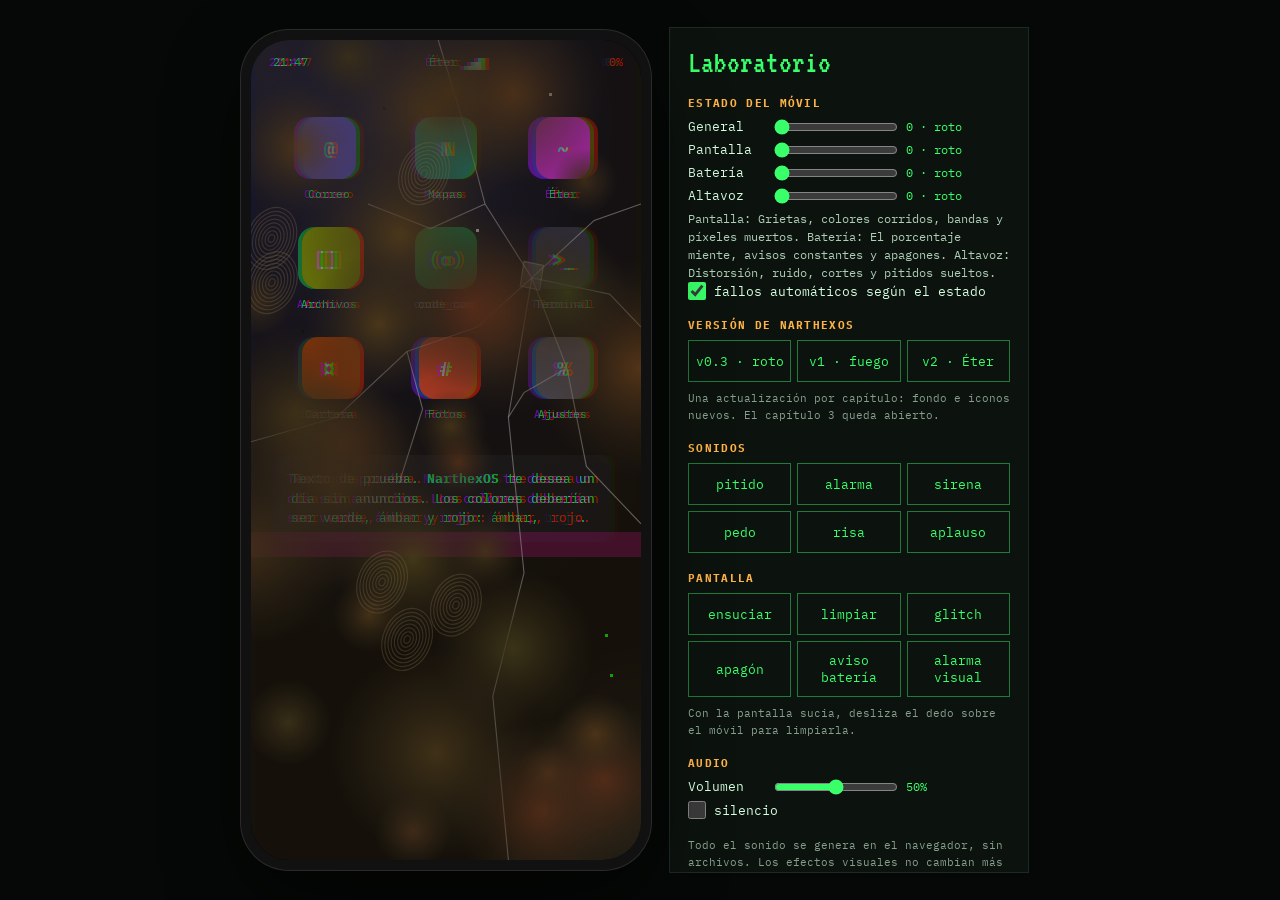
==== lab.html @ 087b0eda "Laboratorio de efectos: niveles de reparación, sonidos sintetizados y versiones de NarthexOS Co-Auth" ====
<!doctype html>
<html lang="es">
<head>
<meta charset="utf-8">
<meta name="viewport" content="width=device-width, initial-scale=1, viewport-fit=cover, user-scalable=no">
<title>Narthex · laboratorio</title>
<link rel="preconnect" href="https://fonts.googleapis.com">
<link rel="preconnect" href="https://fonts.gstatic.com" crossorigin>
<link rel="stylesheet" href="https://fonts.googleapis.com/css2?family=IBM+Plex+Mono:wght@400;600&family=VT323&display=swap">
<style>
  /* Banco de pruebas: el móvil a la izquierda (o a pantalla completa en el teléfono) y el panel de control al lado o abajo. */
  :root {
    color-scheme: dark;
    --bg: #050806;
    --panel: #0c120e;
    --line: #1d2a21;
    --fg: #39ff6a;
    --fg-dim: #1f7a3c;
    --ink: #d6ffe0;
    --amber: #ffb347;
    --red: #ff3b3b;
    --display: "VT323", "DejaVu Sans Mono", Menlo, monospace;
    --body: "IBM Plex Mono", "DejaVu Sans Mono", Menlo, Consolas, monospace;
  }
  * { box-sizing: border-box; margin: 0; padding: 0; }
  html, body { height: 100%; background: var(--bg); color: var(--ink); font-family: var(--body); }
  body { display: flex; gap: 28px; align-items: center; justify-content: center; overflow: hidden; }
  [hidden] { display: none !important; }
  button { font: inherit; cursor: pointer; }

  /* ---------- El móvil ---------- */
  #phone { position: relative; width: 100%; height: 100%; overflow: hidden; background: #000; flex: none; }
  @media (min-width: 900px) and (min-height: 700px) {
    #phone { width: 390px; height: min(820px, 94vh); border-radius: 38px;
      box-shadow: 0 0 0 10px #111, 0 0 0 11px #2a2a2a, 0 30px 80px rgba(0,0,0,.6); }
  }
  #content { position: absolute; inset: 0; transition: filter .6s ease;
    background: radial-gradient(120% 70% at 30% 10%, #1b2a3a 0%, #0c1218 55%, #07090b 100%); }
  #content.glitch { transform: translate(9px, -3px) skewX(-5deg); }
  .status { display: flex; justify-content: space-between; font-size: 12px; opacity: .85;
    padding: calc(14px + env(safe-area-inset-top, 0px)) 22px 0; font-variant-numeric: tabular-nums; }
  .status .batt.low { color: var(--red); }
  #icons { display: grid; grid-template-columns: repeat(3, 1fr); gap: 26px 12px; padding: 48px 26px 0; }
  .icon { display: flex; flex-direction: column; align-items: center; gap: 8px; font-size: 11px; }
  .tile { width: 62px; height: 62px; border-radius: 16px; display: grid; place-items: center;
    font-size: 20px; font-weight: 600; color: #e9eef3; }
  #sample { margin: 34px 26px 0; padding: 14px; border-radius: 12px; background: rgba(255,255,255,.06); font-size: 13px; line-height: 1.5; }
  #sample b { color: var(--fg); }

  /* Versiones de NarthexOS: un fondo y un estilo de iconos por actualización (una por capítulo) */
  #phone[data-os="fuego"] #content { background:
      radial-gradient(90% 45% at 50% 108%, #ff7a1a 0%, #a8320c 28%, #3a0d05 55%, transparent 75%),
      repeating-linear-gradient(0deg, rgba(255,140,40,.05) 0 1px, transparent 1px 4px), #0b0503; }
  #phone[data-os="fuego"] .tile { background: rgba(0,0,0,.55) !important; color: var(--amber); border-radius: 4px;
    border: 1px solid var(--amber); box-shadow: 0 0 14px rgba(255,140,40,.25); font-family: var(--body); }
  #phone[data-os="fuego"] .icon span { color: #ffd9a0; }
  #phone[data-os="eter"] #content { background:
      repeating-radial-gradient(circle at 50% 30%, rgba(80,220,255,.10) 0 1px, transparent 1px 22px),
      radial-gradient(120% 80% at 50% 0%, #1b1440 0%, #0a0820 60%, #04030c 100%); }
  #phone[data-os="eter"] .tile { background: rgba(10,8,32,.7) !important; color: #7ff0ff; border-radius: 50%;
    border: 1px solid rgba(127,240,255,.6); box-shadow: inset 0 0 18px rgba(127,240,255,.2); }
  #phone[data-os="eter"] .icon span { color: #bfefff; }

  /* capas de daño, de abajo arriba */
  .layer { position: absolute; inset: 0; pointer-events: none; }
  #bleed { background: radial-gradient(60% 40% at 100% 100%, rgba(255,240,200,.18), transparent 70%),
                      radial-gradient(40% 30% at 0% 0%, rgba(255,240,200,.10), transparent 70%); opacity: 0; transition: opacity .6s; }
  #bands { opacity: 0; transition: opacity .6s;
    background: linear-gradient(transparent 0 30%, rgba(255,0,180,.35) 30% 31.5%, transparent 31.5% 62%,
      rgba(0,255,220,.25) 62% 62.8%, transparent 62.8% 84%, rgba(255,255,255,.18) 84% 84.4%, transparent 84.4%);
    background-size: 100% 200%; animation: drift 14s linear infinite; }
  @keyframes drift { from { background-position: 0 0 } to { background-position: 0 -200% } }
  #dead i { position: absolute; width: 3px; height: 3px; }
  #cracks { width: 100%; height: 100%; transition: opacity .6s; }
  #smudge { position: absolute; inset: 0; width: 100%; height: 100%; touch-action: none; }
  #alarm { background: #ff1a1a; opacity: 0; mix-blend-mode: multiply; }
  #alarm.on { animation: alarm 1s ease-in-out infinite; }   /* 1 por segundo: bien por debajo de 3 */
  @keyframes alarm { 0%, 100% { opacity: 0 } 50% { opacity: .75 } }
  #blackout { background: #000; opacity: 0; transition: opacity .5s; display: grid; place-items: center;
    font-family: var(--display); font-size: 30px; color: var(--fg); }
  #blackout.on { opacity: 1; pointer-events: auto; }
  #toast { position: absolute; left: 18px; right: 18px; bottom: calc(40px + env(safe-area-inset-bottom, 0px));
    background: #000; border: 1px solid var(--red); padding: 12px 14px; font-size: 13px; line-height: 1.45; transform: skewX(-3deg); }
  #toast b { color: var(--red); }
  #ad { position: absolute; left: 22px; right: 22px; top: 30%; background: #f6e7b0; color: #3a2400; padding: 18px 16px 16px;
    border: 4px double #a0522d; font-family: var(--display); text-align: center; box-shadow: 0 10px 40px rgba(0,0,0,.6); }
  #ad h2 { font-size: 36px; font-weight: 400; line-height: 1; }
  #ad p { font-size: 22px; margin-top: 6px; }
  #ad button { position: absolute; top: 2px; right: 4px; background: none; border: 0; color: #3a2400; font-size: 11px; opacity: .45; padding: 4px; }

  /* ---------- Panel ---------- */
  #panel { width: 360px; max-height: 94vh; overflow-y: auto; background: var(--panel); border: 1px solid var(--line);
    padding: 18px; display: flex; flex-direction: column; gap: 18px; }
  #panel h1 { font-family: var(--display); font-weight: 400; font-size: 32px; color: var(--fg); line-height: 1; }
  #panel h2 { font-size: 11px; letter-spacing: .12em; text-transform: uppercase; color: var(--amber); margin-bottom: 8px; }
  .ctl { display: grid; grid-template-columns: 78px 1fr 104px; gap: 8px; align-items: center; font-size: 13px; margin-bottom: 6px; }
  .ctl output { color: var(--fg); font-size: 12px; }
  input[type=range] { width: 100%; accent-color: var(--fg); }
  .btns { display: grid; grid-template-columns: repeat(3, 1fr); gap: 6px; }
  .btn { color: var(--fg); background: transparent; border: 1px solid var(--fg-dim); padding: 10px 6px; min-height: 42px; font-size: 13px; }
  .btn:active, .btn.on { background: var(--fg-dim); color: var(--ink); }
  .btn:focus-visible, input:focus-visible { outline: 2px solid var(--amber); outline-offset: 2px; }
  .check { display: flex; gap: 8px; align-items: center; font-size: 13px; }
  .check input { accent-color: var(--fg); width: 18px; height: 18px; }
  .note { font-size: 11px; line-height: 1.5; opacity: .6; }
  #tier-desc { font-size: 12px; line-height: 1.5; color: var(--ink); opacity: .8; min-height: 3em; }
  #lab-toggle { display: none; }

  /* En el teléfono: el móvil ocupa la pantalla y el panel es una hoja que sube desde abajo */
  @media (max-width: 899px), (max-height: 699px) {
    body { display: block; }
    #panel { position: fixed; left: 0; right: 0; bottom: 0; width: auto; max-height: 62vh; z-index: 20;
      border-width: 1px 0 0; padding: 16px max(16px, env(safe-area-inset-right, 0px)) calc(16px + env(safe-area-inset-bottom, 0px)) max(16px, env(safe-area-inset-left, 0px));
      transform: translateY(105%); transition: transform .3s ease; }
    #panel.open { transform: none; }
    #lab-toggle { display: block; position: fixed; z-index: 21; right: max(14px, env(safe-area-inset-right, 0px));
      bottom: calc(14px + env(safe-area-inset-bottom, 0px)); background: #000c; color: var(--fg); border: 1px solid var(--fg);
      padding: 10px 14px; font-size: 13px; }
  }
  @media (prefers-reduced-motion: reduce) {
    #bands, #alarm.on { animation: none !important; }
  }
</style>
</head>
<body>

<svg width="0" height="0" style="position:absolute" aria-hidden="true">
  <!-- Aberración cromática: separa rojo y azul en horizontal -->
  <filter id="chroma" color-interpolation-filters="sRGB" x="-5%" y="0" width="110%" height="100%">
    <feColorMatrix in="SourceGraphic" type="matrix" values="1 0 0 0 0  0 0 0 0 0  0 0 0 0 0  0 0 0 1 0" result="r"/>
    <feOffset in="r" id="chroma-r" dx="0" dy="0" result="r2"/>
    <feColorMatrix in="SourceGraphic" type="matrix" values="0 0 0 0 0  0 1 0 0 0  0 0 0 0 0  0 0 0 1 0" result="g"/>
    <feColorMatrix in="SourceGraphic" type="matrix" values="0 0 0 0 0  0 0 0 0 0  0 0 1 0 0  0 0 0 1 0" result="b"/>
    <feOffset in="b" id="chroma-b" dx="0" dy="0" result="b2"/>
    <feBlend in="r2" in2="g" mode="screen" result="rg"/>
    <feBlend in="rg" in2="b2" mode="screen"/>
  </filter>
</svg>

<div id="phone" data-os="roto">
  <div id="content">
    <div class="status"><span id="clock">21:47</span><span>Éter ▂▄▆</span><span class="batt" id="batt">3%</span></div>
    <div id="icons"></div>
    <div id="sample">Texto de prueba. <b>NarthexOS</b> te desea un día sin anuncios. Los colores deberían ser verde, ámbar y rojo:
      <span style="color:var(--amber)">ámbar</span>, <span style="color:var(--red)">rojo</span>.</div>
  </div>
  <div class="layer" id="bleed"></div>
  <div class="layer" id="bands"></div>
  <div class="layer" id="dead"></div>
  <svg class="layer" id="cracks" viewBox="0 0 100 200" preserveAspectRatio="none" aria-hidden="true">
    <g fill="none" stroke="rgba(255,255,255,.55)" stroke-width="1.1">
      <polyline vector-effect="non-scaling-stroke" points="72,58 60,40 55,22 48,0"/>
      <polyline vector-effect="non-scaling-stroke" points="72,58 88,44 100,40"/>
      <polyline vector-effect="non-scaling-stroke" points="72,58 81,80 86,104 100,118"/>
      <polyline vector-effect="non-scaling-stroke" points="72,58 58,70 40,76 22,92 0,98"/>
      <polyline vector-effect="non-scaling-stroke" points="72,58 66,92 70,130 62,160 66,200"/>
      <polyline vector-effect="non-scaling-stroke" points="72,58 92,62 100,70"/>
      <polyline vector-effect="non-scaling-stroke" points="60,40 46,46 30,40"/>
      <polyline vector-effect="non-scaling-stroke" points="81,80 70,86 66,92"/>
      <polyline vector-effect="non-scaling-stroke" points="40,76 44,90 38,108"/>
      <polygon vector-effect="non-scaling-stroke" points="70,54 75,55 74,61 69,60" fill="rgba(255,255,255,.25)"/>
    </g>
  </svg>
  <canvas id="smudge"></canvas>
  <div class="layer" id="alarm"></div>
  <div id="ad" hidden><button id="ad-close" aria-label="cerrar anuncio">cerrar</button>
    <h2>CONSERVAS MOMIA</h2><p>Duran más que tú.</p><p style="font-size:16px">Una marca de Heliópolis</p></div>
  <div id="toast" hidden></div>
  <div class="layer" id="blackout"></div>
</div>

<button id="lab-toggle">panel</button>

<aside id="panel">
  <h1>Laboratorio</h1>

  <section>
    <h2>Estado del móvil</h2>
    <div class="ctl"><label for="t-all">General</label><input type="range" id="t-all" min="0" max="4" step="1" value="0"><output id="o-all"></output></div>
    <div class="ctl"><label for="t-screen">Pantalla</label><input type="range" id="t-screen" min="0" max="4" step="1" value="0"><output id="o-screen"></output></div>
    <div class="ctl"><label for="t-batt">Batería</label><input type="range" id="t-batt" min="0" max="4" step="1" value="0"><output id="o-batt"></output></div>
    <div class="ctl"><label for="t-spk">Altavoz</label><input type="range" id="t-spk" min="0" max="4" step="1" value="0"><output id="o-spk"></output></div>
    <p id="tier-desc"></p>
    <label class="check"><input type="checkbox" id="auto" checked> fallos automáticos según el estado</label>
  </section>

  <section>
    <h2>Versión de NarthexOS</h2>
    <div class="btns" id="os-btns">
      <button class="btn" data-os="roto">v0.3 · roto</button>
      <button class="btn" data-os="fuego">v1 · fuego</button>
      <button class="btn" data-os="eter">v2 · Éter</button>
    </div>
    <p class="note" style="margin-top:8px">Una actualización por capítulo: fondo e iconos nuevos. El capítulo 3 queda abierto.</p>
  </section>

  <section>
    <h2>Sonidos</h2>
    <div class="btns">
      <button class="btn" data-snd="pitido">pitido</button>
      <button class="btn" data-snd="alarma">alarma</button>
      <button class="btn" data-snd="sirena">sirena</button>
      <button class="btn" data-snd="pedo">pedo</button>
      <button class="btn" data-snd="risa">risa</button>
      <button class="btn" data-snd="aplauso">aplauso</button>
    </div>
  </section>

  <section>
    <h2>Pantalla</h2>
    <div class="btns">
      <button class="btn" id="b-dirty">ensuciar</button>
      <button class="btn" id="b-clean">limpiar</button>
      <button class="btn" id="b-glitch">glitch</button>
      <button class="btn" id="b-blackout">apagón</button>
      <button class="btn" id="b-warn">aviso batería</button>
      <button class="btn" id="b-alarmscreen">alarma visual</button>
    </div>
    <p class="note" style="margin-top:8px">Con la pantalla sucia, desliza el dedo sobre el móvil para limpiarla.</p>
  </section>

  <section>
    <h2>Audio</h2>
    <div class="ctl"><label for="vol">Volumen</label><input type="range" id="vol" min="0" max="1" step="0.05" value="0.5"><output id="o-vol"></output></div>
    <label class="check"><input type="checkbox" id="mute"> silencio</label>
  </section>

  <p class="note">Todo el sonido se genera en el navegador, sin archivos. Los efectos visuales no cambian más de una vez por segundo (regla de epilepsia fotosensible).</p>
</aside>

<script>
(() => {
  const $ = (s) => document.querySelector(s);
  const sleep = (ms) => new Promise(r => setTimeout(r, ms));
  const rand = (a, b) => a + Math.random() * (b - a);

  const TIERS = ["roto", "compatible", "refurbished", "original", "mejorado"];
  const DESC = {
    screen: ["Grietas, colores corridos, bandas y píxeles muertos.",
             "Panel «compatible»: sin grietas, pero tinte raro, bandas y luz que se escapa por las esquinas.",
             "Refurbished: algo amarillento, un píxel muerto.",
             "Original de Hefesto: limpia.",
             "Mejorada: más contraste y color que de fábrica."],
    batt: ["El porcentaje miente, avisos constantes y apagones.",
           "Se vacía deprisa y avisa a menudo.",
           "Normal, con algún salto raro.",
           "Normal.",
           "Batería de Hades: no baja nunca."],
    spk: ["Distorsión, ruido, cortes y pitidos sueltos.",
          "Suena a lata.",
          "Algo apagado.",
          "Limpio.",
          "Con graves de más. Hefesto no lo aprobaría."],
  };
  const tier = { screen: 0, batt: 0, spk: 0 };

  // ---------- iconos de la pantalla de inicio ----------
  const ICONS = [["Correo", "@", "#3d6fb6"], ["Mapas", "N", "#2f9a6a"], ["Éter", "~", "#7a4fc0"],
    ["Archivos", "[]", "#c08a2f"], ["code_cam", "(o)", "#0d7a34"], ["Terminal", ">_", "#333d47"],
    ["Cartera", "¤", "#b0402f"], ["Fotos", "#", "#d4567e"], ["Ajustes", "%", "#59636e"]];
  for (const [name, glyph, color] of ICONS) {
    const d = document.createElement("div");
    d.className = "icon";
    d.innerHTML = `<div class="tile" style="background:${color}">${glyph}</div><span>${name}</span>`;
    $("#icons").appendChild(d);
  }

  // píxeles muertos en sitios fijos; se muestran más o menos según el estado
  const DEAD = Array.from({ length: 6 }, (_, i) => {
    const p = document.createElement("i");
    p.style.left = rand(5, 95) + "%"; p.style.top = rand(5, 95) + "%";
    p.style.background = i % 3 === 0 ? "#fff" : i % 3 === 1 ? "#0f0" : "#000";
    $("#dead").appendChild(p);
    return p;
  });

  // ---------- pantalla ----------
  function applyScreen() {
    const t = tier.screen;
    const shift = [4, 2, 1, 0, 0][t];
    $("#chroma-r").setAttribute("dx", shift);
    $("#chroma-b").setAttribute("dx", -shift);
    const color = [
      "hue-rotate(28deg) saturate(1.7) contrast(1.15)",
      "hue-rotate(-14deg) saturate(1.35) contrast(.95) brightness(1.05)",
      "sepia(.22) saturate(.85)",
      "none",
      "contrast(1.08) saturate(1.2)",
    ][t];
    $("#content").style.filter = (shift ? "url(#chroma) " : "") + (color === "none" ? "" : color);
    $("#cracks").style.opacity = t === 0 ? 1 : 0;
    $("#bands").style.opacity = [0.9, 0.5, 0, 0, 0][t];
    $("#bleed").style.opacity = [0.6, 1, 0.5, 0, 0][t];
    const nDead = [6, 3, 1, 0, 0][t];
    DEAD.forEach((p, i) => { p.hidden = i >= nDead; });
  }

  // Un único salto de imagen (no cuenta como parpadeo repetido)
  let lastGlitch = 0;
  async function glitch() {
    const now = performance.now();
    if (now - lastGlitch < 1500) return;
    lastGlitch = now;
    $("#content").classList.add("glitch");
    await sleep(160);
    $("#content").classList.remove("glitch");
  }

  // ---------- manchas (ensuciar / limpiar con el dedo) ----------
  const cv = $("#smudge"), sctx = cv.getContext("2d");
  let dpr = 1;
  function fitSmudge() {
    dpr = Math.min(devicePixelRatio || 1, 2);
    const w = cv.clientWidth * dpr, h = cv.clientHeight * dpr;
    if (cv.width !== w || cv.height !== h) { cv.width = w; cv.height = h; }
  }
  function dirty() {
    fitSmudge();
    const W = cv.width, H = cv.height;
    sctx.globalCompositeOperation = "source-over";
    sctx.fillStyle = "rgba(48,38,24,.45)";
    sctx.fillRect(0, 0, W, H);
    for (let i = 0; i < 30; i++) {
      const x = rand(0, W), y = rand(0, H), r = rand(30, 110) * dpr;
      const g = sctx.createRadialGradient(x, y, 0, x, y, r);
      g.addColorStop(0, `rgba(${rand(55, 90) | 0},${rand(42, 62) | 0},25,.9)`);
      g.addColorStop(1, "rgba(50,40,25,0)");
      sctx.fillStyle = g; sctx.fillRect(x - r, y - r, r * 2, r * 2);
    }
    sctx.strokeStyle = "rgba(120,100,70,.35)"; sctx.lineWidth = 1.2 * dpr;
    for (let k = 0; k < 6; k++) {
      const x = rand(0, W), y = rand(0, H);
      for (let j = 1; j < 9; j++) { sctx.beginPath(); sctx.ellipse(x, y, j * 3 * dpr, j * 4 * dpr, 0.4, 0, Math.PI * 2); sctx.stroke(); }
    }
  }
  function cleanAll() { sctx.clearRect(0, 0, cv.width, cv.height); }
  let last = null;
  const pos = (e) => { const r = cv.getBoundingClientRect(); return [(e.clientX - r.left) * dpr, (e.clientY - r.top) * dpr]; };
  cv.onpointerdown = (e) => { cv.setPointerCapture(e.pointerId); last = pos(e); };
  cv.onpointerup = cv.onpointercancel = () => { last = null; };
  cv.onpointermove = (e) => {
    if (!last) return;
    const p = pos(e);
    sctx.globalCompositeOperation = "destination-out";
    sctx.strokeStyle = "#000"; sctx.lineCap = "round"; sctx.lineWidth = 54 * dpr;
    sctx.beginPath(); sctx.moveTo(...last); sctx.lineTo(...p); sctx.stroke();
    last = p;
  };

  // ---------- batería ----------
  let battery = 63;
  let toastTimer = 0;
  function toast(html, ms = 3000) {
    const t = $("#toast");
    t.innerHTML = html; t.hidden = false;
    clearTimeout(toastTimer);
    toastTimer = setTimeout(() => { t.hidden = true; }, ms);
  }
  const WARNINGS = [
    "<b>Batería defectuosa.</b> Quedan 3%. O 80%. No lo sabemos.",
    "<b>Batería:</b> temperatura 61 °C. No la uses de almohada.",
    "<b>Batería hinchada.</b> Es la única cosa de este teléfono que ha crecido.",
    "<b>Aviso:</b> esta batería no es original. Nada de esto es original.",
  ];
  const warn = () => toast(WARNINGS[(Math.random() * WARNINGS.length) | 0]);

  function renderBattery() {
    const b = $("#batt");
    if (tier.batt === 4) { b.textContent = "∞"; b.classList.remove("low"); return; }
    const shown = tier.batt === 0 ? [3, 1, 47, 12, 88, 0][(Math.random() * 6) | 0] : Math.round(battery);
    b.textContent = shown + "%";
    b.classList.toggle("low", shown <= 15);
  }

  async function blackout() {
    const bo = $("#blackout");
    bo.textContent = "";
    bo.classList.add("on");
    await sleep(1400);
    bo.textContent = "NarthexOS";
    await sleep(1300);
    bo.textContent = "";
    bo.classList.remove("on");
  }

  // ---------- audio ----------
  let ac = null, input, shaper, lp, hp, bass, master, noiseBuf;
  function audio() {
    if (ac) return ac;
    ac = new (window.AudioContext || window.webkitAudioContext)();
    input = ac.createGain();
    shaper = ac.createWaveShaper();
    hp = ac.createBiquadFilter(); hp.type = "highpass";
    lp = ac.createBiquadFilter(); lp.type = "lowpass";
    bass = ac.createBiquadFilter(); bass.type = "lowshelf"; bass.frequency.value = 180;
    master = ac.createGain();
    input.connect(shaper).connect(hp).connect(lp).connect(bass).connect(master).connect(ac.destination);
    noiseBuf = ac.createBuffer(1, ac.sampleRate * 2, ac.sampleRate);
    const d = noiseBuf.getChannelData(0);
    for (let i = 0; i < d.length; i++) d[i] = Math.random() * 2 - 1;
    applySpeaker(); applyVolume();
    return ac;
  }
  function distCurve(k) {
    const n = 1024, c = new Float32Array(n);
    for (let i = 0; i < n; i++) { const x = i * 2 / n - 1; c[i] = k ? ((3 + k) * x * 20 * Math.PI / 180) / (Math.PI + k * Math.abs(x)) : x; }
    return c;
  }
  // El altavoz cambia la cadena por la que pasa todo el sonido
  const SPK = [
    { dist: 400, hp: 700, lp: 2600, bass: 0, hiss: 0.09, cuts: true },
    { dist: 120, hp: 450, lp: 4200, bass: 0, hiss: 0.04, cuts: false },
    { dist: 25, hp: 180, lp: 8000, bass: 0, hiss: 0.012, cuts: false },
    { dist: 0, hp: 40, lp: 18000, bass: 0, hiss: 0, cuts: false },
    { dist: 0, hp: 30, lp: 20000, bass: 9, hiss: 0, cuts: false },
  ];
  function applySpeaker() {
    if (!ac) return;
    const s = SPK[tier.spk];
    shaper.curve = distCurve(s.dist);
    hp.frequency.value = s.hp; lp.frequency.value = s.lp; bass.gain.value = s.bass;
  }
  function applyVolume() {
    $("#o-vol").textContent = Math.round($("#vol").value * 100) + "%";
    if (ac) master.gain.value = $("#mute").checked ? 0 : +$("#vol").value;
  }

  const env = (g, t0, a, peak, d, t1) => {
    g.gain.setValueAtTime(0, t0);
    g.gain.linearRampToValueAtTime(peak, t0 + a);
    g.gain.setValueAtTime(peak, Math.max(t0 + a, t1 - d));
    g.gain.linearRampToValueAtTime(0, t1);
  };
  function osc(type, f, t0, t1, peak = 0.3, dest = input) {
    const o = ac.createOscillator(), g = ac.createGain();
    o.type = type; o.frequency.setValueAtTime(f, t0);
    env(g, t0, 0.01, peak, 0.03, t1);
    o.connect(g).connect(dest); o.start(t0); o.stop(t1 + 0.05);
    return o;
  }
  function noise(t0, t1, peak, filterType, freq, q = 1, dest = input) {
    const n = ac.createBufferSource(), f = ac.createBiquadFilter(), g = ac.createGain();
    n.buffer = noiseBuf; n.loop = true;
    f.type = filterType; f.frequency.value = freq; f.Q.value = q;
    env(g, t0, 0.005, peak, 0.01, t1);
    n.connect(f).connect(g).connect(dest); n.start(t0, rand(0, 1.5)); n.stop(t1 + 0.05);
    return { n, f, g };
  }
  // Defectos del altavoz que acompañan a cualquier sonido: siseo y cortes
  function speakerFlaws(t0, dur) {
    const s = SPK[tier.spk];
    if (s.hiss) noise(t0, t0 + dur, s.hiss, "highpass", 3000);
    if (s.cuts) {
      for (let i = 0; i < 2; i++) {
        const tc = t0 + rand(0.1, Math.max(0.15, dur - 0.1));
        input.gain.setValueAtTime(1, tc); input.gain.setValueAtTime(0.05, tc + 0.01);
        input.gain.setValueAtTime(1, tc + 0.08);
      }
    }
  }

  const SOUNDS = {
    pitido(t) { osc("sine", 1000, t, t + 0.25, 0.35); return 0.25; },
    alarma(t) {
      for (let i = 0; i < 8; i++) osc("square", i % 2 ? 660 : 880, t + i * 0.25, t + i * 0.25 + 0.22, 0.18);
      return 2;
    },
    sirena(t) {
      const o = osc("sawtooth", 700, t, t + 3, 0.16);
      for (let i = 0; i < 5; i++) {
        o.frequency.linearRampToValueAtTime(1300, t + i * 0.6 + 0.3);
        o.frequency.linearRampToValueAtTime(700, t + i * 0.6 + 0.6);
      }
      return 3;
    },
    pedo(t) {
      const dur = rand(0.5, 0.9);
      const o = ac.createOscillator(), g = ac.createGain(), f = ac.createBiquadFilter();
      o.type = "sawtooth";
      o.frequency.setValueAtTime(rand(95, 120), t);
      o.frequency.exponentialRampToValueAtTime(rand(45, 60), t + dur);
      const lfo = ac.createOscillator(), lg = ac.createGain();   // el temblor
      lfo.frequency.value = rand(22, 34); lg.gain.value = 25;
      lfo.connect(lg).connect(o.frequency);
      f.type = "lowpass"; f.frequency.value = 420; f.Q.value = 4;
      env(g, t, 0.02, 0.5, 0.12, t + dur);
      o.connect(f).connect(g).connect(input);
      o.start(t); lfo.start(t); o.stop(t + dur + 0.05); lfo.stop(t + dur + 0.05);
      noise(t, t + dur, 0.12, "bandpass", 180, 2);
      return dur;
    },
    risa(t) {
      // «ja ja ja»: pulsos de voz con dos formantes de la vocal «a», cada vez más graves
      const n = 7;
      for (let i = 0; i < n; i++) {
        const t0 = t + i * 0.19, t1 = t0 + 0.12;
        const o = ac.createOscillator(), g = ac.createGain();
        o.type = "sawtooth";
        o.frequency.setValueAtTime(330 - i * 18, t0);
        o.frequency.linearRampToValueAtTime(290 - i * 18, t1);
        env(g, t0, 0.015, 0.35, 0.05, t1);
        for (const [fq, q] of [[800, 6], [1250, 8]]) {
          const f = ac.createBiquadFilter(); f.type = "bandpass"; f.frequency.value = fq; f.Q.value = q;
          o.connect(f).connect(g);
        }
        g.connect(input);
        o.start(t0); o.stop(t1 + 0.02);
        noise(t0, t0 + 0.04, 0.08, "bandpass", 2500, 1);   // la «j»
      }
      return n * 0.19;
    },
    aplauso(t) {
      const dur = 2.6;
      for (let i = 0; i < 260; i++) {
        const x = Math.random();
        const tc = t + dur * (1 - Math.sqrt(1 - x));        // más palmas al principio
        noise(tc, tc + rand(0.008, 0.02), rand(0.1, 0.35), "bandpass", rand(900, 2200), 1.2);
      }
      return dur;
    },
  };

  function play(name) {
    audio();
    if (ac.state === "suspended") ac.resume();
    const t = ac.currentTime + 0.03;
    const dur = SOUNDS[name](t);
    speakerFlaws(t, dur);
    if (name === "alarma") alarmScreen(dur);
    if (name === "sirena") $("#ad").hidden = false;
  }

  async function alarmScreen(dur = 3) {
    $("#alarm").classList.add("on");
    await sleep(dur * 1000);
    $("#alarm").classList.remove("on");
  }

  // ---------- fallos automáticos ----------
  setInterval(() => {
    // la batería baja según su estado
    battery -= [0, 0.35, 0.05, 0.02, 0][tier.batt];
    if (battery < 1) battery = 100;
    if (tier.batt === 2 && Math.random() < 0.03) battery = Math.max(1, battery - rand(5, 15));
    renderBattery();
    if (!$("#auto").checked) return;
    const r = Math.random;
    if (r() < [0.1, 0.04, 0.012, 0, 0][tier.screen]) glitch();
    if (r() < [0.04, 0.02, 0, 0, 0][tier.batt]) warn();
    if (r() < [0.012, 0, 0, 0, 0][tier.batt]) blackout();
    if (ac && r() < [0.06, 0.02, 0, 0, 0][tier.spk]) {
      const t = ac.currentTime + 0.02;
      osc("square", rand(1800, 3200), t, t + rand(0.04, 0.12), 0.12);   // pitido suelto
    }
  }, 1000);

  // ---------- controles ----------
  function setTier(key, v) {
    tier[key] = v;
    $({ screen: "#t-screen", batt: "#t-batt", spk: "#t-spk" }[key]).value = v;
    $({ screen: "#o-screen", batt: "#o-batt", spk: "#o-spk" }[key]).textContent = `${v} · ${TIERS[v]}`;
    if (key === "screen") applyScreen();
    if (key === "spk") applySpeaker();
    if (key === "batt") renderBattery();
    $("#tier-desc").textContent = DESC[key][v];
  }
  $("#t-all").oninput = (e) => {
    const v = +e.target.value;
    $("#o-all").textContent = `${v} · ${TIERS[v]}`;
    for (const k of ["screen", "batt", "spk"]) setTier(k, v);
    $("#tier-desc").textContent = `Pantalla: ${DESC.screen[v]} Batería: ${DESC.batt[v]} Altavoz: ${DESC.spk[v]}`;
  };
  $("#t-screen").oninput = (e) => setTier("screen", +e.target.value);
  $("#t-batt").oninput = (e) => setTier("batt", +e.target.value);
  $("#t-spk").oninput = (e) => setTier("spk", +e.target.value);
  document.querySelectorAll("[data-snd]").forEach(b => { b.onclick = () => play(b.dataset.snd); });
  document.querySelectorAll("[data-os]").forEach(b => {
    b.onclick = () => {
      $("#phone").dataset.os = b.dataset.os;
      document.querySelectorAll("#os-btns .btn").forEach(x => x.classList.toggle("on", x === b));
    };
  });
  $("#b-dirty").onclick = dirty;
  $("#b-clean").onclick = cleanAll;
  $("#b-glitch").onclick = glitch;
  $("#b-blackout").onclick = blackout;
  $("#b-warn").onclick = warn;
  $("#b-alarmscreen").onclick = () => alarmScreen(3);
  $("#ad-close").onclick = () => { $("#ad").hidden = true; };
  $("#vol").oninput = applyVolume;
  $("#mute").onchange = applyVolume;
  $("#lab-toggle").onclick = () => {
    const open = $("#panel").classList.toggle("open");
    $("#lab-toggle").textContent = open ? "cerrar" : "panel";
  };
  setInterval(() => {
    const d = new Date();
    $("#clock").textContent = `${String(d.getHours()).padStart(2, "0")}:${String(d.getMinutes()).padStart(2, "0")}`;
  }, 10000);

  $("#t-all").dispatchEvent(new Event("input"));
  applyVolume();
  requestAnimationFrame(() => { fitSmudge(); dirty(); });
  addEventListener("resize", fitSmudge);
})();
</script>
</body>
</html>
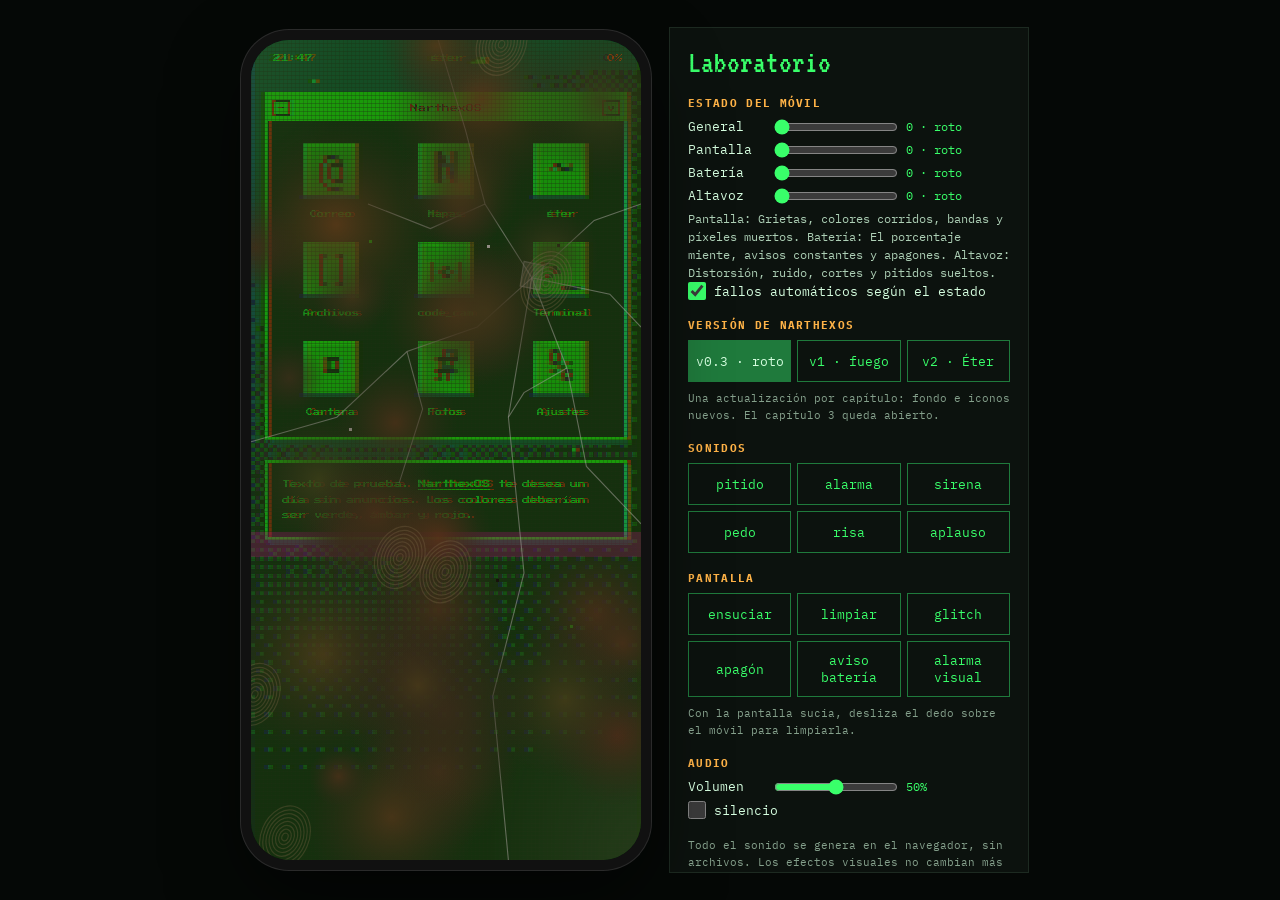
==== commit 611b6baf: "Versiones de NarthexOS en pixel art y README con QR v0.3 en cuatro verdes de LCD con ventana estilo " ====
--- a/lab.html
+++ b/lab.html
@@ -6,7 +6,7 @@
 <title>Narthex · laboratorio</title>
 <link rel="preconnect" href="https://fonts.googleapis.com">
 <link rel="preconnect" href="https://fonts.gstatic.com" crossorigin>
-<link rel="stylesheet" href="https://fonts.googleapis.com/css2?family=IBM+Plex+Mono:wght@400;600&family=VT323&display=swap">
+<link rel="stylesheet" href="https://fonts.googleapis.com/css2?family=IBM+Plex+Mono:wght@400;600&family=IBM+Plex+Sans:wght@400;600&family=Pixelify+Sans:wght@400;600&family=Press+Start+2P&family=VT323&display=swap">
 <style>
   /* Banco de pruebas: el móvil a la izquierda (o a pantalla completa en el teléfono) y el panel de control al lado o abajo. */
   :root {
@@ -34,32 +34,63 @@
     #phone { width: 390px; height: min(820px, 94vh); border-radius: 38px;
       box-shadow: 0 0 0 10px #111, 0 0 0 11px #2a2a2a, 0 30px 80px rgba(0,0,0,.6); }
   }
-  #content { position: absolute; inset: 0; transition: filter .6s ease;
-    background: radial-gradient(120% 70% at 30% 10%, #1b2a3a 0%, #0c1218 55%, #07090b 100%); }
-  #content.glitch { transform: translate(9px, -3px) skewX(-5deg); }
-  .status { display: flex; justify-content: space-between; font-size: 12px; opacity: .85;
-    padding: calc(14px + env(safe-area-inset-top, 0px)) 22px 0; font-variant-numeric: tabular-nums; }
+  #content { position: absolute; inset: 0; transition: filter .6s ease; font-family: var(--ui); color: var(--ui-ink); }
+  #wall { position: absolute; inset: 0; width: 100%; height: 100%; image-rendering: pixelated; }
+  #home { position: relative; }
+  .status { display: flex; justify-content: space-between; font-size: 12px;
+    padding: calc(14px + env(safe-area-inset-top, 0px)) 22px 8px; font-variant-numeric: tabular-nums; }
   .status .batt.low { color: var(--red); }
-  #icons { display: grid; grid-template-columns: repeat(3, 1fr); gap: 26px 12px; padding: 48px 26px 0; }
-  .icon { display: flex; flex-direction: column; align-items: center; gap: 8px; font-size: 11px; }
-  .tile { width: 62px; height: 62px; border-radius: 16px; display: grid; place-items: center;
-    font-size: 20px; font-weight: 600; color: #e9eef3; }
-  #sample { margin: 34px 26px 0; padding: 14px; border-radius: 12px; background: rgba(255,255,255,.06); font-size: 13px; line-height: 1.5; }
-  #sample b { color: var(--fg); }
-
-  /* Versiones de NarthexOS: un fondo y un estilo de iconos por actualización (una por capítulo) */
-  #phone[data-os="fuego"] #content { background:
-      radial-gradient(90% 45% at 50% 108%, #ff7a1a 0%, #a8320c 28%, #3a0d05 55%, transparent 75%),
-      repeating-linear-gradient(0deg, rgba(255,140,40,.05) 0 1px, transparent 1px 4px), #0b0503; }
-  #phone[data-os="fuego"] .tile { background: rgba(0,0,0,.55) !important; color: var(--amber); border-radius: 4px;
-    border: 1px solid var(--amber); box-shadow: 0 0 14px rgba(255,140,40,.25); font-family: var(--body); }
-  #phone[data-os="fuego"] .icon span { color: #ffd9a0; }
+  .win-title { display: none; }
+  #icons { display: grid; grid-template-columns: repeat(3, 1fr); gap: 26px 12px; padding: 40px 26px 0; }
+  .icon { display: flex; flex-direction: column; align-items: center; gap: 8px; font-size: 11px; text-align: center; }
+  .tile { width: 62px; height: 62px; display: grid; place-items: center; font-size: 22px; font-weight: 600; }
+  .tile canvas { width: 100%; height: 100%; image-rendering: pixelated; }
+  #sample { margin: 30px 26px 0; padding: 14px; font-size: 13px; line-height: 1.5; }
+
+  /* Versiones de NarthexOS: cada actualización (una por capítulo) sube la resolución y la paleta */
+  /* v0.3: Game Boy / Windows 3.11 en fósforo verde, 4 tonos y píxel gordo */
+  #phone[data-os="roto"] { --ui: "Press Start 2P", "VT323", monospace; --ui-ink: #9bbc0f; }
+  #phone[data-os="roto"] .status { background: #306230; color: #9bbc0f; font-size: 8px; padding-bottom: 6px; }
+  #phone[data-os="roto"] .win { margin: 22px 14px 0; border: 3px solid #9bbc0f; background: #0f380f; box-shadow: 5px 5px 0 #306230; }
+  #phone[data-os="roto"] .win-title { display: flex; justify-content: space-between; align-items: center; gap: 6px;
+    background: #9bbc0f; color: #0f380f; font-size: 8px; padding: 5px 4px; }
+  #phone[data-os="roto"] .win-btn { border: 2px solid #0f380f; padding: 2px 3px; line-height: 1; }
+  #phone[data-os="roto"] #icons { padding: 18px 8px 20px; gap: 18px 6px; }
+  #phone[data-os="roto"] .icon { font-size: 7px; line-height: 1.4; gap: 7px; }
+  #phone[data-os="roto"] .tile { width: 64px; height: 64px; }
+  #phone[data-os="roto"] #sample { border: 3px solid #9bbc0f; background: #0f380f; font-size: 8px; line-height: 1.9; margin: 20px 14px 0;
+    box-shadow: 5px 5px 0 #306230; }
+  #phone[data-os="roto"] #sample b { color: #9bbc0f; text-decoration: underline; }
+  #phone[data-os="roto"] #sample .c-amber, #phone[data-os="roto"] #sample .c-red { color: #8bac0f; }
+  #lcd { display: none; background:
+      repeating-linear-gradient(0deg, rgba(15,56,15,.35) 0 1px, transparent 1px 4px),
+      repeating-linear-gradient(90deg, rgba(15,56,15,.25) 0 1px, transparent 1px 4px); }
+  #phone[data-os="roto"] #lcd { display: block; }
+
+  /* v1: paleta de 16 colores y píxel más fino */
+  #phone[data-os="fuego"] { --ui: "Pixelify Sans", "VT323", monospace; --ui-ink: #fff1e8; }
+  #phone[data-os="fuego"] .status { font-size: 13px; text-shadow: 1px 1px 0 #000; }
+  #phone[data-os="fuego"] .icon { font-size: 13px; text-shadow: 1px 1px 0 #000; }
+  #phone[data-os="fuego"] #sample { background: #1d2b53; border: 2px solid #ffa300; box-shadow: 4px 4px 0 #000; font-size: 14px; }
+  #phone[data-os="fuego"] #sample b { color: #00e436; }
+  #phone[data-os="fuego"] #sample .c-amber { color: #ffa300; }
+  #phone[data-os="fuego"] #sample .c-red { color: #ff004d; }
+
+  /* v2: resolución completa, vectorial y suave */
+  #phone[data-os="eter"] { --ui: "IBM Plex Sans", system-ui, sans-serif; --ui-ink: #e6f7ff; }
+  #phone[data-os="eter"] #wall { display: none; }
   #phone[data-os="eter"] #content { background:
-      repeating-radial-gradient(circle at 50% 30%, rgba(80,220,255,.10) 0 1px, transparent 1px 22px),
-      radial-gradient(120% 80% at 50% 0%, #1b1440 0%, #0a0820 60%, #04030c 100%); }
-  #phone[data-os="eter"] .tile { background: rgba(10,8,32,.7) !important; color: #7ff0ff; border-radius: 50%;
-    border: 1px solid rgba(127,240,255,.6); box-shadow: inset 0 0 18px rgba(127,240,255,.2); }
-  #phone[data-os="eter"] .icon span { color: #bfefff; }
+      repeating-radial-gradient(circle at 50% 30%, rgba(80,220,255,.08) 0 1px, transparent 1px 22px),
+      radial-gradient(120% 80% at 50% 0%, #22195a 0%, #0c0a28 60%, #04030c 100%); }
+  #phone[data-os="eter"] .tile { border-radius: 50%; color: #7ff0ff; font-family: "IBM Plex Mono", monospace;
+    background: radial-gradient(circle at 35% 30%, rgba(127,240,255,.25), rgba(10,8,32,.85) 70%);
+    border: 1px solid rgba(127,240,255,.55); box-shadow: 0 0 24px rgba(127,240,255,.18); }
+  #phone[data-os="eter"] .icon { font-size: 12px; color: #bfefff; }
+  #phone[data-os="eter"] #sample { border-radius: 16px; background: rgba(255,255,255,.07); backdrop-filter: blur(6px);
+    border: 1px solid rgba(127,240,255,.2); font-size: 14px; }
+  #phone[data-os="eter"] #sample b { color: #7ff0ff; }
+  #phone[data-os="eter"] #sample .c-amber { color: #ffc46b; }
+  #phone[data-os="eter"] #sample .c-red { color: #ff6b8a; }
 
   /* capas de daño, de abajo arriba */
   .layer { position: absolute; inset: 0; pointer-events: none; }
@@ -139,11 +170,18 @@
 
 <div id="phone" data-os="roto">
   <div id="content">
-    <div class="status"><span id="clock">21:47</span><span>Éter ▂▄▆</span><span class="batt" id="batt">3%</span></div>
-    <div id="icons"></div>
-    <div id="sample">Texto de prueba. <b>NarthexOS</b> te desea un día sin anuncios. Los colores deberían ser verde, ámbar y rojo:
-      <span style="color:var(--amber)">ámbar</span>, <span style="color:var(--red)">rojo</span>.</div>
+    <canvas id="wall"></canvas>
+    <div id="home">
+      <div class="status"><span id="clock">21:47</span><span>Éter ▂▄▆</span><span class="batt" id="batt">3%</span></div>
+      <div class="win">
+        <div class="win-title"><span class="win-btn">-</span><span>NarthexOS</span><span class="win-btn">v</span></div>
+        <div id="icons"></div>
+      </div>
+      <div id="sample">Texto de prueba. <b>NarthexOS</b> te desea un día sin anuncios. Los colores deberían ser verde,
+        <span class="c-amber">ámbar</span> y <span class="c-red">rojo</span>.</div>
+    </div>
   </div>
+  <div class="layer" id="lcd"></div>
   <div class="layer" id="bleed"></div>
   <div class="layer" id="bands"></div>
   <div class="layer" id="dead"></div>
@@ -258,11 +296,114 @@
   const ICONS = [["Correo", "@", "#3d6fb6"], ["Mapas", "N", "#2f9a6a"], ["Éter", "~", "#7a4fc0"],
     ["Archivos", "[]", "#c08a2f"], ["code_cam", "(o)", "#0d7a34"], ["Terminal", ">_", "#333d47"],
     ["Cartera", "¤", "#b0402f"], ["Fotos", "#", "#d4567e"], ["Ajustes", "%", "#59636e"]];
-  for (const [name, glyph, color] of ICONS) {
-    const d = document.createElement("div");
-    d.className = "icon";
-    d.innerHTML = `<div class="tile" style="background:${color}">${glyph}</div><span>${name}</span>`;
-    $("#icons").appendChild(d);
+
+  // Paletas: v0.3 son los 4 verdes de una pantalla LCD antigua; v1, una paleta de 16 colores
+  const PAL = {
+    roto: ["#0f380f", "#306230", "#8bac0f", "#9bbc0f"],
+    fuego: ["#000000", "#1d2b53", "#7e2553", "#008751", "#ab5236", "#5f574f", "#c2c3c7", "#fff1e8",
+            "#ff004d", "#ffa300", "#ffec27", "#00e436", "#29adff", "#83769c", "#ff77a8", "#ffccaa"],
+  };
+  const rgb = (h) => [1, 3, 5].map(i => parseInt(h.slice(i, i + 2), 16));
+  const PAL_RGB = Object.fromEntries(Object.entries(PAL).map(([k, v]) => [k, v.map(rgb)]));
+  function nearest(pal, r, g, b) {
+    let best = pal[0], bd = Infinity;
+    for (const c of pal) { const d = (c[0] - r) ** 2 + (c[1] - g) ** 2 + (c[2] - b) ** 2; if (d < bd) { bd = d; best = c; } }
+    return best;
+  }
+  // Lleva cada píxel al color de paleta más cercano: bordes duros, sin suavizado
+  function quantize(ctx, w, h, pal) {
+    const img = ctx.getImageData(0, 0, w, h), d = img.data;
+    for (let i = 0; i < d.length; i += 4) {
+      if (d[i + 3] < 128) { d[i + 3] = 0; continue; }
+      const c = nearest(pal, d[i], d[i + 1], d[i + 2]);
+      d[i] = c[0]; d[i + 1] = c[1]; d[i + 2] = c[2]; d[i + 3] = 255;
+    }
+    ctx.putImageData(img, 0, 0);
+  }
+  const BAYER = [[0, 8, 2, 10], [12, 4, 14, 6], [3, 11, 1, 9], [15, 7, 13, 5]];
+
+  function pixelIcon(os, glyph, color) {
+    const N = os === "roto" ? 16 : 32;
+    const c = document.createElement("canvas");
+    c.width = c.height = N;
+    const x = c.getContext("2d");
+    const font = (px) => `bold ${px}px "DejaVu Sans Mono", monospace`;
+    x.textAlign = "center"; x.textBaseline = "middle";
+    if (os === "roto") {
+      const [d0, d1, d2, d3] = PAL.roto;
+      x.fillStyle = d0; x.fillRect(0, 0, 16, 16);
+      x.fillStyle = d2; x.fillRect(1, 1, 14, 14);
+      x.fillStyle = d3; x.fillRect(1, 1, 14, 1); x.fillRect(1, 1, 1, 14);
+      x.fillStyle = d1; x.fillRect(1, 14, 14, 1); x.fillRect(14, 1, 1, 14);
+      x.fillStyle = d0; x.font = font([0, 11, 8, 6][glyph.length]); x.fillText(glyph, 8, 8.5);
+      quantize(x, N, N, PAL_RGB.roto);
+    } else {
+      x.fillStyle = "#000"; x.beginPath(); x.roundRect(1, 2, 30, 30, 6); x.fill();       // sombra
+      x.fillStyle = color; x.beginPath(); x.roundRect(0, 0, 30, 30, 6); x.fill();
+      x.fillStyle = "rgba(255,241,232,.35)"; x.fillRect(4, 2, 22, 3);                    // brillo
+      x.font = font([0, 18, 14, 10][glyph.length]);
+      x.fillStyle = "#000"; x.fillText(glyph, 16, 17);
+      x.fillStyle = "#fff1e8"; x.fillText(glyph, 15, 16);
+      quantize(x, N, N, PAL_RGB.fuego);
+    }
+    return c;
+  }
+
+  function renderIcons(os) {
+    const box = $("#icons");
+    box.innerHTML = "";
+    for (const [name, glyph, color] of ICONS) {
+      const d = document.createElement("div");
+      d.className = "icon";
+      const tile = document.createElement("div");
+      tile.className = "tile";
+      if (os === "eter") tile.textContent = glyph; else tile.appendChild(pixelIcon(os, glyph, color));
+      const label = document.createElement("span");
+      label.textContent = name;
+      d.append(tile, label);
+      box.appendChild(d);
+    }
+  }
+
+  // Fondo de escritorio pintado a baja resolución con tramado, y ampliado sin suavizar
+  function drawWall(os) {
+    if (os === "eter") return;
+    const c = $("#wall");
+    const W = os === "roto" ? 90 : 180;
+    const H = Math.round(W * c.clientHeight / Math.max(1, c.clientWidth));
+    c.width = W; c.height = H;
+    const x = c.getContext("2d");
+    const img = x.createImageData(W, H), d = img.data;
+    const ramp = os === "roto"
+      ? [0, 1, 1, 2].map(i => PAL_RGB.roto[i])
+      : ["#000000", "#1d2b53", "#7e2553", "#ab5236", "#ff004d", "#ffa300", "#ffec27"].map(rgb);
+    for (let j = 0; j < H; j++) for (let i = 0; i < W; i++) {
+      const u = i / W, v = j / H;
+      let t;
+      if (os === "roto") {
+        // luz suave arriba, como el reflejo de una pantalla vieja
+        t = 0.55 * Math.exp(-((u - 0.3) ** 2 + (v - 0.08) ** 2) * 6) + 0.12 * (1 - v);
+      } else {
+        // brasas que suben desde abajo
+        const flick = 0.12 * Math.sin(u * 23 + v * 9) + 0.08 * Math.sin(u * 51 - v * 17);
+        t = Math.max(0, (v - 0.45) / 0.55) ** 1.6 + flick * v;
+      }
+      const k = Math.max(0, Math.min(ramp.length - 1,
+        Math.floor(t * (ramp.length - 1) + BAYER[j % 4][i % 4] / 16)));
+      const col = ramp[k], o = (j * W + i) * 4;
+      d[o] = col[0]; d[o + 1] = col[1]; d[o + 2] = col[2]; d[o + 3] = 255;
+    }
+    x.putImageData(img, 0, 0);
+    // chispas o estrellas sueltas
+    x.fillStyle = os === "roto" ? PAL.roto[2] : PAL.fuego[9];
+    for (let n = 0; n < (os === "roto" ? 14 : 26); n++) x.fillRect((Math.random() * W) | 0, (Math.random() * H * 0.6) | 0, 1, 1);
+  }
+
+  function setOS(os) {
+    $("#phone").dataset.os = os;
+    document.querySelectorAll("#os-btns .btn").forEach(x => x.classList.toggle("on", x.dataset.os === os));
+    renderIcons(os);
+    drawWall(os);
   }
 
   // píxeles muertos en sitios fijos; se muestran más o menos según el estado
@@ -574,12 +715,7 @@
   $("#t-batt").oninput = (e) => setTier("batt", +e.target.value);
   $("#t-spk").oninput = (e) => setTier("spk", +e.target.value);
   document.querySelectorAll("[data-snd]").forEach(b => { b.onclick = () => play(b.dataset.snd); });
-  document.querySelectorAll("[data-os]").forEach(b => {
-    b.onclick = () => {
-      $("#phone").dataset.os = b.dataset.os;
-      document.querySelectorAll("#os-btns .btn").forEach(x => x.classList.toggle("on", x === b));
-    };
-  });
+  document.querySelectorAll("#os-btns [data-os]").forEach(b => { b.onclick = () => setOS(b.dataset.os); });
   $("#b-dirty").onclick = dirty;
   $("#b-clean").onclick = cleanAll;
   $("#b-glitch").onclick = glitch;
@@ -601,7 +737,8 @@
   $("#t-all").dispatchEvent(new Event("input"));
   applyVolume();
   requestAnimationFrame(() => { fitSmudge(); dirty(); });
-  addEventListener("resize", fitSmudge);
+  addEventListener("resize", () => { fitSmudge(); drawWall($("#phone").dataset.os); });
+  setOS("roto");
 })();
 </script>
 </body>
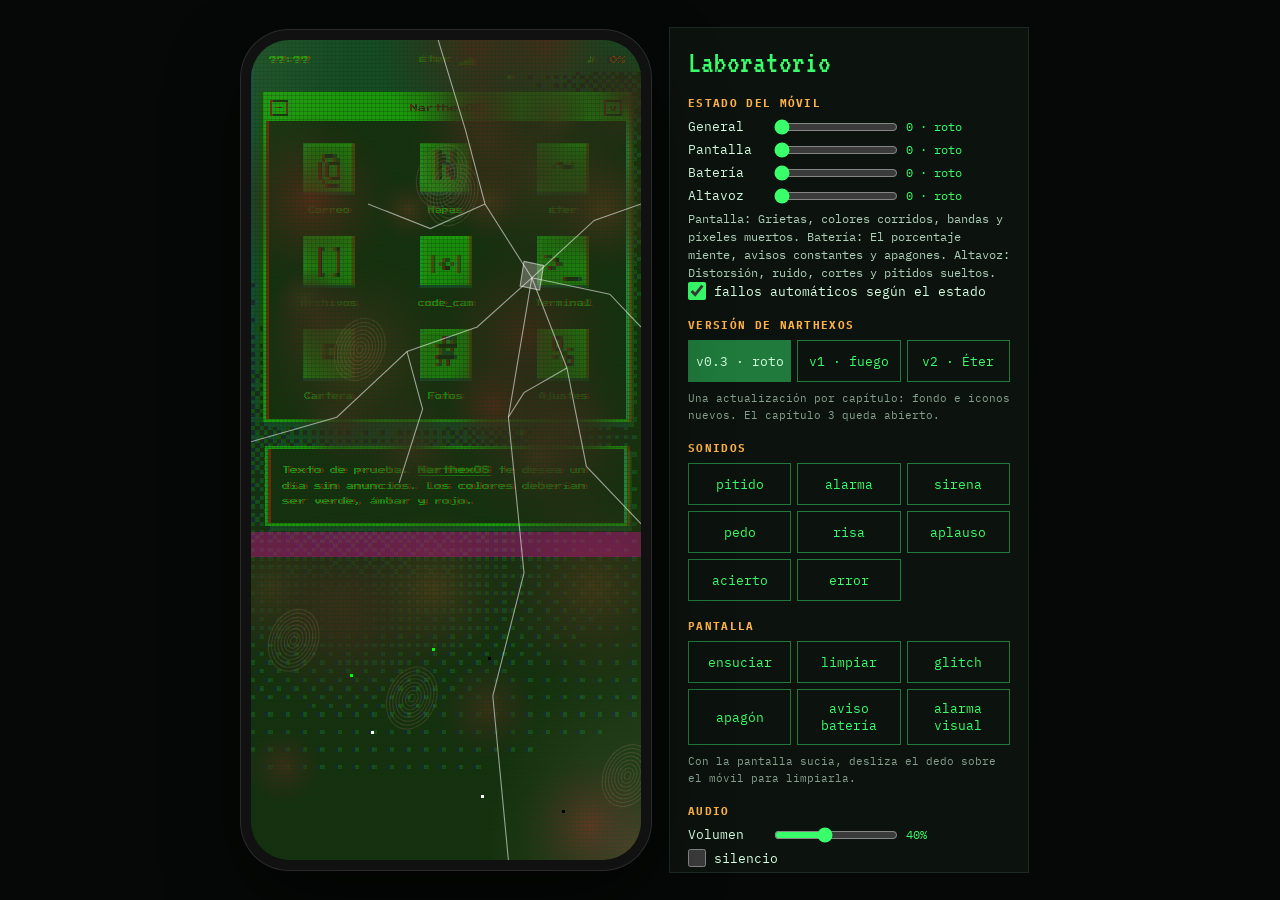
==== commit a8274f0f: "Mini misión jugable y laboratorio de puzzles - narthex.js/css: motor del móvil compartido (versiones" ====
--- a/lab.html
+++ b/lab.html
@@ -7,6 +7,7 @@
 <link rel="preconnect" href="https://fonts.googleapis.com">
 <link rel="preconnect" href="https://fonts.gstatic.com" crossorigin>
 <link rel="stylesheet" href="https://fonts.googleapis.com/css2?family=IBM+Plex+Mono:wght@400;600&family=IBM+Plex+Sans:wght@400;600&family=Pixelify+Sans:wght@400;600&family=Press+Start+2P&family=VT323&display=swap">
+<link rel="stylesheet" href="narthex.css">
 <style>
   /* Banco de pruebas: el móvil a la izquierda (o a pantalla completa en el teléfono) y el panel de control al lado o abajo. */
   :root {
@@ -18,7 +19,6 @@
     --fg-dim: #1f7a3c;
     --ink: #d6ffe0;
     --amber: #ffb347;
-    --red: #ff3b3b;
     --display: "VT323", "DejaVu Sans Mono", Menlo, monospace;
     --body: "IBM Plex Mono", "DejaVu Sans Mono", Menlo, Consolas, monospace;
   }
@@ -28,96 +28,24 @@
   [hidden] { display: none !important; }
   button { font: inherit; cursor: pointer; }
 
-  /* ---------- El móvil ---------- */
   #phone { position: relative; width: 100%; height: 100%; overflow: hidden; background: #000; flex: none; }
   @media (min-width: 900px) and (min-height: 700px) {
     #phone { width: 390px; height: min(820px, 94vh); border-radius: 38px;
       box-shadow: 0 0 0 10px #111, 0 0 0 11px #2a2a2a, 0 30px 80px rgba(0,0,0,.6); }
   }
-  #content { position: absolute; inset: 0; transition: filter .6s ease; font-family: var(--ui); color: var(--ui-ink); }
-  #wall { position: absolute; inset: 0; width: 100%; height: 100%; image-rendering: pixelated; }
-  #home { position: relative; }
-  .status { display: flex; justify-content: space-between; font-size: 12px;
-    padding: calc(14px + env(safe-area-inset-top, 0px)) 22px 8px; font-variant-numeric: tabular-nums; }
-  .status .batt.low { color: var(--red); }
-  .win-title { display: none; }
-  #icons { display: grid; grid-template-columns: repeat(3, 1fr); gap: 26px 12px; padding: 40px 26px 0; }
-  .icon { display: flex; flex-direction: column; align-items: center; gap: 8px; font-size: 11px; text-align: center; }
-  .tile { width: 62px; height: 62px; display: grid; place-items: center; font-size: 22px; font-weight: 600; }
-  .tile canvas { width: 100%; height: 100%; image-rendering: pixelated; }
-  #sample { margin: 30px 26px 0; padding: 14px; font-size: 13px; line-height: 1.5; }
-
-  /* Versiones de NarthexOS: cada actualización (una por capítulo) sube la resolución y la paleta */
-  /* v0.3: Game Boy / Windows 3.11 en fósforo verde, 4 tonos y píxel gordo */
-  #phone[data-os="roto"] { --ui: "Press Start 2P", "VT323", monospace; --ui-ink: #9bbc0f; }
-  #phone[data-os="roto"] .status { background: #306230; color: #9bbc0f; font-size: 8px; padding-bottom: 6px; }
-  #phone[data-os="roto"] .win { margin: 22px 14px 0; border: 3px solid #9bbc0f; background: #0f380f; box-shadow: 5px 5px 0 #306230; }
-  #phone[data-os="roto"] .win-title { display: flex; justify-content: space-between; align-items: center; gap: 6px;
-    background: #9bbc0f; color: #0f380f; font-size: 8px; padding: 5px 4px; }
-  #phone[data-os="roto"] .win-btn { border: 2px solid #0f380f; padding: 2px 3px; line-height: 1; }
-  #phone[data-os="roto"] #icons { padding: 18px 8px 20px; gap: 18px 6px; }
-  #phone[data-os="roto"] .icon { font-size: 7px; line-height: 1.4; gap: 7px; }
-  #phone[data-os="roto"] .tile { width: 64px; height: 64px; }
-  #phone[data-os="roto"] #sample { border: 3px solid #9bbc0f; background: #0f380f; font-size: 8px; line-height: 1.9; margin: 20px 14px 0;
-    box-shadow: 5px 5px 0 #306230; }
-  #phone[data-os="roto"] #sample b { color: #9bbc0f; text-decoration: underline; }
-  #phone[data-os="roto"] #sample .c-amber, #phone[data-os="roto"] #sample .c-red { color: #8bac0f; }
-  #lcd { display: none; background:
-      repeating-linear-gradient(0deg, rgba(15,56,15,.35) 0 1px, transparent 1px 4px),
-      repeating-linear-gradient(90deg, rgba(15,56,15,.25) 0 1px, transparent 1px 4px); }
-  #phone[data-os="roto"] #lcd { display: block; }
-
-  /* v1: paleta de 16 colores y píxel más fino */
-  #phone[data-os="fuego"] { --ui: "Pixelify Sans", "VT323", monospace; --ui-ink: #fff1e8; }
-  #phone[data-os="fuego"] .status { font-size: 13px; text-shadow: 1px 1px 0 #000; }
-  #phone[data-os="fuego"] .icon { font-size: 13px; text-shadow: 1px 1px 0 #000; }
-  #phone[data-os="fuego"] #sample { background: #1d2b53; border: 2px solid #ffa300; box-shadow: 4px 4px 0 #000; font-size: 14px; }
-  #phone[data-os="fuego"] #sample b { color: #00e436; }
-  #phone[data-os="fuego"] #sample .c-amber { color: #ffa300; }
-  #phone[data-os="fuego"] #sample .c-red { color: #ff004d; }
-
-  /* v2: resolución completa, vectorial y suave */
-  #phone[data-os="eter"] { --ui: "IBM Plex Sans", system-ui, sans-serif; --ui-ink: #e6f7ff; }
-  #phone[data-os="eter"] #wall { display: none; }
-  #phone[data-os="eter"] #content { background:
-      repeating-radial-gradient(circle at 50% 30%, rgba(80,220,255,.08) 0 1px, transparent 1px 22px),
-      radial-gradient(120% 80% at 50% 0%, #22195a 0%, #0c0a28 60%, #04030c 100%); }
-  #phone[data-os="eter"] .tile { border-radius: 50%; color: #7ff0ff; font-family: "IBM Plex Mono", monospace;
-    background: radial-gradient(circle at 35% 30%, rgba(127,240,255,.25), rgba(10,8,32,.85) 70%);
-    border: 1px solid rgba(127,240,255,.55); box-shadow: 0 0 24px rgba(127,240,255,.18); }
-  #phone[data-os="eter"] .icon { font-size: 12px; color: #bfefff; }
-  #phone[data-os="eter"] #sample { border-radius: 16px; background: rgba(255,255,255,.07); backdrop-filter: blur(6px);
-    border: 1px solid rgba(127,240,255,.2); font-size: 14px; }
-  #phone[data-os="eter"] #sample b { color: #7ff0ff; }
-  #phone[data-os="eter"] #sample .c-amber { color: #ffc46b; }
-  #phone[data-os="eter"] #sample .c-red { color: #ff6b8a; }
-
-  /* capas de daño, de abajo arriba */
-  .layer { position: absolute; inset: 0; pointer-events: none; }
-  #bleed { background: radial-gradient(60% 40% at 100% 100%, rgba(255,240,200,.18), transparent 70%),
-                      radial-gradient(40% 30% at 0% 0%, rgba(255,240,200,.10), transparent 70%); opacity: 0; transition: opacity .6s; }
-  #bands { opacity: 0; transition: opacity .6s;
-    background: linear-gradient(transparent 0 30%, rgba(255,0,180,.35) 30% 31.5%, transparent 31.5% 62%,
-      rgba(0,255,220,.25) 62% 62.8%, transparent 62.8% 84%, rgba(255,255,255,.18) 84% 84.4%, transparent 84.4%);
-    background-size: 100% 200%; animation: drift 14s linear infinite; }
-  @keyframes drift { from { background-position: 0 0 } to { background-position: 0 -200% } }
-  #dead i { position: absolute; width: 3px; height: 3px; }
-  #cracks { width: 100%; height: 100%; transition: opacity .6s; }
   #smudge { position: absolute; inset: 0; width: 100%; height: 100%; touch-action: none; }
-  #alarm { background: #ff1a1a; opacity: 0; mix-blend-mode: multiply; }
-  #alarm.on { animation: alarm 1s ease-in-out infinite; }   /* 1 por segundo: bien por debajo de 3 */
-  @keyframes alarm { 0%, 100% { opacity: 0 } 50% { opacity: .75 } }
-  #blackout { background: #000; opacity: 0; transition: opacity .5s; display: grid; place-items: center;
-    font-family: var(--display); font-size: 30px; color: var(--fg); }
-  #blackout.on { opacity: 1; pointer-events: auto; }
-  #toast { position: absolute; left: 18px; right: 18px; bottom: calc(40px + env(safe-area-inset-bottom, 0px));
-    background: #000; border: 1px solid var(--red); padding: 12px 14px; font-size: 13px; line-height: 1.45; transform: skewX(-3deg); }
-  #toast b { color: var(--red); }
-  #ad { position: absolute; left: 22px; right: 22px; top: 30%; background: #f6e7b0; color: #3a2400; padding: 18px 16px 16px;
-    border: 4px double #a0522d; font-family: var(--display); text-align: center; box-shadow: 0 10px 40px rgba(0,0,0,.6); }
-  #ad h2 { font-size: 36px; font-weight: 400; line-height: 1; }
-  #ad p { font-size: 22px; margin-top: 6px; }
-  #ad button { position: absolute; top: 2px; right: 4px; background: none; border: 0; color: #3a2400; font-size: 11px; opacity: .45; padding: 4px; }
+  #sample { margin: 24px 14px 0; padding: 14px; font-size: 13px; line-height: 1.5; }
+  .phone-screen[data-os="roto"] #sample { border: 3px solid #9bbc0f; background: #0f380f; font-size: 8px; line-height: 1.9; box-shadow: 5px 5px 0 #306230; }
+  .phone-screen[data-os="roto"] #sample b { text-decoration: underline; }
+  .phone-screen[data-os="roto"] #sample .c-amber, .phone-screen[data-os="roto"] #sample .c-red { color: #8bac0f; }
+  .phone-screen[data-os="fuego"] #sample { margin: 30px 26px 0; background: #1d2b53; border: 2px solid #ffa300; box-shadow: 4px 4px 0 #000; font-size: 14px; }
+  .phone-screen[data-os="fuego"] #sample b { color: #00e436; }
+  .phone-screen[data-os="fuego"] #sample .c-amber { color: #ffa300; }
+  .phone-screen[data-os="fuego"] #sample .c-red { color: #ff004d; }
+  .phone-screen[data-os="eter"] #sample { margin: 30px 26px 0; border-radius: 16px; background: rgba(255,255,255,.07); border: 1px solid rgba(127,240,255,.2); font-size: 14px; }
+  .phone-screen[data-os="eter"] #sample b { color: #7ff0ff; }
+  .phone-screen[data-os="eter"] #sample .c-amber { color: #ffc46b; }
+  .phone-screen[data-os="eter"] #sample .c-red { color: #ff6b8a; }
 
   /* ---------- Panel ---------- */
   #panel { width: 360px; max-height: 94vh; overflow-y: auto; background: var(--panel); border: 1px solid var(--line);
@@ -134,77 +62,26 @@
   .check { display: flex; gap: 8px; align-items: center; font-size: 13px; }
   .check input { accent-color: var(--fg); width: 18px; height: 18px; }
   .note { font-size: 11px; line-height: 1.5; opacity: .6; }
-  #tier-desc { font-size: 12px; line-height: 1.5; color: var(--ink); opacity: .8; min-height: 3em; }
+  #tier-desc { font-size: 12px; line-height: 1.5; opacity: .8; min-height: 3em; }
   #lab-toggle { display: none; }
 
   /* En el teléfono: el móvil ocupa la pantalla y el panel es una hoja que sube desde abajo */
   @media (max-width: 899px), (max-height: 699px) {
     body { display: block; }
-    #panel { position: fixed; left: 0; right: 0; bottom: 0; width: auto; max-height: 62vh; z-index: 20;
+    #panel { position: fixed; left: 0; right: 0; bottom: 0; width: auto; max-height: 62vh; z-index: 40;
       border-width: 1px 0 0; padding: 16px max(16px, env(safe-area-inset-right, 0px)) calc(16px + env(safe-area-inset-bottom, 0px)) max(16px, env(safe-area-inset-left, 0px));
       transform: translateY(105%); transition: transform .3s ease; }
     #panel.open { transform: none; }
-    #lab-toggle { display: block; position: fixed; z-index: 21; right: max(14px, env(safe-area-inset-right, 0px));
+    #lab-toggle { display: block; position: fixed; z-index: 41; right: max(14px, env(safe-area-inset-right, 0px));
       bottom: calc(14px + env(safe-area-inset-bottom, 0px)); background: #000c; color: var(--fg); border: 1px solid var(--fg);
       padding: 10px 14px; font-size: 13px; }
-  }
-  @media (prefers-reduced-motion: reduce) {
-    #bands, #alarm.on { animation: none !important; }
   }
 </style>
 </head>
 <body>
 
-<svg width="0" height="0" style="position:absolute" aria-hidden="true">
-  <!-- Aberración cromática: separa rojo y azul en horizontal -->
-  <filter id="chroma" color-interpolation-filters="sRGB" x="-5%" y="0" width="110%" height="100%">
-    <feColorMatrix in="SourceGraphic" type="matrix" values="1 0 0 0 0  0 0 0 0 0  0 0 0 0 0  0 0 0 1 0" result="r"/>
-    <feOffset in="r" id="chroma-r" dx="0" dy="0" result="r2"/>
-    <feColorMatrix in="SourceGraphic" type="matrix" values="0 0 0 0 0  0 1 0 0 0  0 0 0 0 0  0 0 0 1 0" result="g"/>
-    <feColorMatrix in="SourceGraphic" type="matrix" values="0 0 0 0 0  0 0 0 0 0  0 0 1 0 0  0 0 0 1 0" result="b"/>
-    <feOffset in="b" id="chroma-b" dx="0" dy="0" result="b2"/>
-    <feBlend in="r2" in2="g" mode="screen" result="rg"/>
-    <feBlend in="rg" in2="b2" mode="screen"/>
-  </filter>
-</svg>
-
-<div id="phone" data-os="roto">
-  <div id="content">
-    <canvas id="wall"></canvas>
-    <div id="home">
-      <div class="status"><span id="clock">21:47</span><span>Éter ▂▄▆</span><span class="batt" id="batt">3%</span></div>
-      <div class="win">
-        <div class="win-title"><span class="win-btn">-</span><span>NarthexOS</span><span class="win-btn">v</span></div>
-        <div id="icons"></div>
-      </div>
-      <div id="sample">Texto de prueba. <b>NarthexOS</b> te desea un día sin anuncios. Los colores deberían ser verde,
-        <span class="c-amber">ámbar</span> y <span class="c-red">rojo</span>.</div>
-    </div>
-  </div>
-  <div class="layer" id="lcd"></div>
-  <div class="layer" id="bleed"></div>
-  <div class="layer" id="bands"></div>
-  <div class="layer" id="dead"></div>
-  <svg class="layer" id="cracks" viewBox="0 0 100 200" preserveAspectRatio="none" aria-hidden="true">
-    <g fill="none" stroke="rgba(255,255,255,.55)" stroke-width="1.1">
-      <polyline vector-effect="non-scaling-stroke" points="72,58 60,40 55,22 48,0"/>
-      <polyline vector-effect="non-scaling-stroke" points="72,58 88,44 100,40"/>
-      <polyline vector-effect="non-scaling-stroke" points="72,58 81,80 86,104 100,118"/>
-      <polyline vector-effect="non-scaling-stroke" points="72,58 58,70 40,76 22,92 0,98"/>
-      <polyline vector-effect="non-scaling-stroke" points="72,58 66,92 70,130 62,160 66,200"/>
-      <polyline vector-effect="non-scaling-stroke" points="72,58 92,62 100,70"/>
-      <polyline vector-effect="non-scaling-stroke" points="60,40 46,46 30,40"/>
-      <polyline vector-effect="non-scaling-stroke" points="81,80 70,86 66,92"/>
-      <polyline vector-effect="non-scaling-stroke" points="40,76 44,90 38,108"/>
-      <polygon vector-effect="non-scaling-stroke" points="70,54 75,55 74,61 69,60" fill="rgba(255,255,255,.25)"/>
-    </g>
-  </svg>
+<div id="phone">
   <canvas id="smudge"></canvas>
-  <div class="layer" id="alarm"></div>
-  <div id="ad" hidden><button id="ad-close" aria-label="cerrar anuncio">cerrar</button>
-    <h2>CONSERVAS MOMIA</h2><p>Duran más que tú.</p><p style="font-size:16px">Una marca de Heliópolis</p></div>
-  <div id="toast" hidden></div>
-  <div class="layer" id="blackout"></div>
 </div>
 
 <button id="lab-toggle">panel</button>
@@ -241,6 +118,8 @@
       <button class="btn" data-snd="pedo">pedo</button>
       <button class="btn" data-snd="risa">risa</button>
       <button class="btn" data-snd="aplauso">aplauso</button>
+      <button class="btn" data-snd="ok">acierto</button>
+      <button class="btn" data-snd="error">error</button>
     </div>
   </section>
 
@@ -259,193 +138,29 @@
 
   <section>
     <h2>Audio</h2>
-    <div class="ctl"><label for="vol">Volumen</label><input type="range" id="vol" min="0" max="1" step="0.05" value="0.5"><output id="o-vol"></output></div>
+    <div class="ctl"><label for="vol">Volumen</label><input type="range" id="vol" min="0" max="1" step="0.05" value="0.4"><output id="o-vol"></output></div>
     <label class="check"><input type="checkbox" id="mute"> silencio</label>
   </section>
 
   <p class="note">Todo el sonido se genera en el navegador, sin archivos. Los efectos visuales no cambian más de una vez por segundo (regla de epilepsia fotosensible).</p>
 </aside>
 
+<script src="narthex.js"></script>
 <script>
 (() => {
   const $ = (s) => document.querySelector(s);
-  const sleep = (ms) => new Promise(r => setTimeout(r, ms));
   const rand = (a, b) => a + Math.random() * (b - a);
-
-  const TIERS = ["roto", "compatible", "refurbished", "original", "mejorado"];
-  const DESC = {
-    screen: ["Grietas, colores corridos, bandas y píxeles muertos.",
-             "Panel «compatible»: sin grietas, pero tinte raro, bandas y luz que se escapa por las esquinas.",
-             "Refurbished: algo amarillento, un píxel muerto.",
-             "Original de Hefesto: limpia.",
-             "Mejorada: más contraste y color que de fábrica."],
-    batt: ["El porcentaje miente, avisos constantes y apagones.",
-           "Se vacía deprisa y avisa a menudo.",
-           "Normal, con algún salto raro.",
-           "Normal.",
-           "Batería de Hades: no baja nunca."],
-    spk: ["Distorsión, ruido, cortes y pitidos sueltos.",
-          "Suena a lata.",
-          "Algo apagado.",
-          "Limpio.",
-          "Con graves de más. Hefesto no lo aprobaría."],
-  };
-  const tier = { screen: 0, batt: 0, spk: 0 };
-
-  // ---------- iconos de la pantalla de inicio ----------
-  const ICONS = [["Correo", "@", "#3d6fb6"], ["Mapas", "N", "#2f9a6a"], ["Éter", "~", "#7a4fc0"],
+  const { TIERS, DESC } = Phone;
+
+  const phone = Phone($("#phone"));
+  phone.on();
+  phone.setStatus("Éter ▂▄▆");
+  phone.extra.innerHTML = `<div id="sample">Texto de prueba. <b>NarthexOS</b> te desea un día sin anuncios. Los colores deberían ser verde,
+    <span class="c-amber">ámbar</span> y <span class="c-red">rojo</span>.</div>`;
+  phone.renderIcons([["Correo", "@", "#3d6fb6"], ["Mapas", "N", "#2f9a6a"], ["Éter", "~", "#7a4fc0"],
     ["Archivos", "[]", "#c08a2f"], ["code_cam", "(o)", "#0d7a34"], ["Terminal", ">_", "#333d47"],
-    ["Cartera", "¤", "#b0402f"], ["Fotos", "#", "#d4567e"], ["Ajustes", "%", "#59636e"]];
-
-  // Paletas: v0.3 son los 4 verdes de una pantalla LCD antigua; v1, una paleta de 16 colores
-  const PAL = {
-    roto: ["#0f380f", "#306230", "#8bac0f", "#9bbc0f"],
-    fuego: ["#000000", "#1d2b53", "#7e2553", "#008751", "#ab5236", "#5f574f", "#c2c3c7", "#fff1e8",
-            "#ff004d", "#ffa300", "#ffec27", "#00e436", "#29adff", "#83769c", "#ff77a8", "#ffccaa"],
-  };
-  const rgb = (h) => [1, 3, 5].map(i => parseInt(h.slice(i, i + 2), 16));
-  const PAL_RGB = Object.fromEntries(Object.entries(PAL).map(([k, v]) => [k, v.map(rgb)]));
-  function nearest(pal, r, g, b) {
-    let best = pal[0], bd = Infinity;
-    for (const c of pal) { const d = (c[0] - r) ** 2 + (c[1] - g) ** 2 + (c[2] - b) ** 2; if (d < bd) { bd = d; best = c; } }
-    return best;
-  }
-  // Lleva cada píxel al color de paleta más cercano: bordes duros, sin suavizado
-  function quantize(ctx, w, h, pal) {
-    const img = ctx.getImageData(0, 0, w, h), d = img.data;
-    for (let i = 0; i < d.length; i += 4) {
-      if (d[i + 3] < 128) { d[i + 3] = 0; continue; }
-      const c = nearest(pal, d[i], d[i + 1], d[i + 2]);
-      d[i] = c[0]; d[i + 1] = c[1]; d[i + 2] = c[2]; d[i + 3] = 255;
-    }
-    ctx.putImageData(img, 0, 0);
-  }
-  const BAYER = [[0, 8, 2, 10], [12, 4, 14, 6], [3, 11, 1, 9], [15, 7, 13, 5]];
-
-  function pixelIcon(os, glyph, color) {
-    const N = os === "roto" ? 16 : 32;
-    const c = document.createElement("canvas");
-    c.width = c.height = N;
-    const x = c.getContext("2d");
-    const font = (px) => `bold ${px}px "DejaVu Sans Mono", monospace`;
-    x.textAlign = "center"; x.textBaseline = "middle";
-    if (os === "roto") {
-      const [d0, d1, d2, d3] = PAL.roto;
-      x.fillStyle = d0; x.fillRect(0, 0, 16, 16);
-      x.fillStyle = d2; x.fillRect(1, 1, 14, 14);
-      x.fillStyle = d3; x.fillRect(1, 1, 14, 1); x.fillRect(1, 1, 1, 14);
-      x.fillStyle = d1; x.fillRect(1, 14, 14, 1); x.fillRect(14, 1, 1, 14);
-      x.fillStyle = d0; x.font = font([0, 11, 8, 6][glyph.length]); x.fillText(glyph, 8, 8.5);
-      quantize(x, N, N, PAL_RGB.roto);
-    } else {
-      x.fillStyle = "#000"; x.beginPath(); x.roundRect(1, 2, 30, 30, 6); x.fill();       // sombra
-      x.fillStyle = color; x.beginPath(); x.roundRect(0, 0, 30, 30, 6); x.fill();
-      x.fillStyle = "rgba(255,241,232,.35)"; x.fillRect(4, 2, 22, 3);                    // brillo
-      x.font = font([0, 18, 14, 10][glyph.length]);
-      x.fillStyle = "#000"; x.fillText(glyph, 16, 17);
-      x.fillStyle = "#fff1e8"; x.fillText(glyph, 15, 16);
-      quantize(x, N, N, PAL_RGB.fuego);
-    }
-    return c;
-  }
-
-  function renderIcons(os) {
-    const box = $("#icons");
-    box.innerHTML = "";
-    for (const [name, glyph, color] of ICONS) {
-      const d = document.createElement("div");
-      d.className = "icon";
-      const tile = document.createElement("div");
-      tile.className = "tile";
-      if (os === "eter") tile.textContent = glyph; else tile.appendChild(pixelIcon(os, glyph, color));
-      const label = document.createElement("span");
-      label.textContent = name;
-      d.append(tile, label);
-      box.appendChild(d);
-    }
-  }
-
-  // Fondo de escritorio pintado a baja resolución con tramado, y ampliado sin suavizar
-  function drawWall(os) {
-    if (os === "eter") return;
-    const c = $("#wall");
-    const W = os === "roto" ? 90 : 180;
-    const H = Math.round(W * c.clientHeight / Math.max(1, c.clientWidth));
-    c.width = W; c.height = H;
-    const x = c.getContext("2d");
-    const img = x.createImageData(W, H), d = img.data;
-    const ramp = os === "roto"
-      ? [0, 1, 1, 2].map(i => PAL_RGB.roto[i])
-      : ["#000000", "#1d2b53", "#7e2553", "#ab5236", "#ff004d", "#ffa300", "#ffec27"].map(rgb);
-    for (let j = 0; j < H; j++) for (let i = 0; i < W; i++) {
-      const u = i / W, v = j / H;
-      let t;
-      if (os === "roto") {
-        // luz suave arriba, como el reflejo de una pantalla vieja
-        t = 0.55 * Math.exp(-((u - 0.3) ** 2 + (v - 0.08) ** 2) * 6) + 0.12 * (1 - v);
-      } else {
-        // brasas que suben desde abajo
-        const flick = 0.12 * Math.sin(u * 23 + v * 9) + 0.08 * Math.sin(u * 51 - v * 17);
-        t = Math.max(0, (v - 0.45) / 0.55) ** 1.6 + flick * v;
-      }
-      const k = Math.max(0, Math.min(ramp.length - 1,
-        Math.floor(t * (ramp.length - 1) + BAYER[j % 4][i % 4] / 16)));
-      const col = ramp[k], o = (j * W + i) * 4;
-      d[o] = col[0]; d[o + 1] = col[1]; d[o + 2] = col[2]; d[o + 3] = 255;
-    }
-    x.putImageData(img, 0, 0);
-    // chispas o estrellas sueltas
-    x.fillStyle = os === "roto" ? PAL.roto[2] : PAL.fuego[9];
-    for (let n = 0; n < (os === "roto" ? 14 : 26); n++) x.fillRect((Math.random() * W) | 0, (Math.random() * H * 0.6) | 0, 1, 1);
-  }
-
-  function setOS(os) {
-    $("#phone").dataset.os = os;
-    document.querySelectorAll("#os-btns .btn").forEach(x => x.classList.toggle("on", x.dataset.os === os));
-    renderIcons(os);
-    drawWall(os);
-  }
-
-  // píxeles muertos en sitios fijos; se muestran más o menos según el estado
-  const DEAD = Array.from({ length: 6 }, (_, i) => {
-    const p = document.createElement("i");
-    p.style.left = rand(5, 95) + "%"; p.style.top = rand(5, 95) + "%";
-    p.style.background = i % 3 === 0 ? "#fff" : i % 3 === 1 ? "#0f0" : "#000";
-    $("#dead").appendChild(p);
-    return p;
-  });
-
-  // ---------- pantalla ----------
-  function applyScreen() {
-    const t = tier.screen;
-    const shift = [4, 2, 1, 0, 0][t];
-    $("#chroma-r").setAttribute("dx", shift);
-    $("#chroma-b").setAttribute("dx", -shift);
-    const color = [
-      "hue-rotate(28deg) saturate(1.7) contrast(1.15)",
-      "hue-rotate(-14deg) saturate(1.35) contrast(.95) brightness(1.05)",
-      "sepia(.22) saturate(.85)",
-      "none",
-      "contrast(1.08) saturate(1.2)",
-    ][t];
-    $("#content").style.filter = (shift ? "url(#chroma) " : "") + (color === "none" ? "" : color);
-    $("#cracks").style.opacity = t === 0 ? 1 : 0;
-    $("#bands").style.opacity = [0.9, 0.5, 0, 0, 0][t];
-    $("#bleed").style.opacity = [0.6, 1, 0.5, 0, 0][t];
-    const nDead = [6, 3, 1, 0, 0][t];
-    DEAD.forEach((p, i) => { p.hidden = i >= nDead; });
-  }
-
-  // Un único salto de imagen (no cuenta como parpadeo repetido)
-  let lastGlitch = 0;
-  async function glitch() {
-    const now = performance.now();
-    if (now - lastGlitch < 1500) return;
-    lastGlitch = now;
-    $("#content").classList.add("glitch");
-    await sleep(160);
-    $("#content").classList.remove("glitch");
-  }
+    ["Cartera", "¤", "#b0402f"], ["Fotos", "#", "#d4567e"], ["Ajustes", "%", "#59636e"]]
+    .map(([name, glyph, color]) => ({ name, glyph, color, state: "ok" })));
 
   // ---------- manchas (ensuciar / limpiar con el dedo) ----------
   const cv = $("#smudge"), sctx = cv.getContext("2d");
@@ -474,7 +189,6 @@
       for (let j = 1; j < 9; j++) { sctx.beginPath(); sctx.ellipse(x, y, j * 3 * dpr, j * 4 * dpr, 0.4, 0, Math.PI * 2); sctx.stroke(); }
     }
   }
-  function cleanAll() { sctx.clearRect(0, 0, cv.width, cv.height); }
   let last = null;
   const pos = (e) => { const r = cv.getBoundingClientRect(); return [(e.clientX - r.left) * dpr, (e.clientY - r.top) * dpr]; };
   cv.onpointerdown = (e) => { cv.setPointerCapture(e.pointerId); last = pos(e); };
@@ -488,257 +202,52 @@
     last = p;
   };
 
-  // ---------- batería ----------
-  let battery = 63;
-  let toastTimer = 0;
-  function toast(html, ms = 3000) {
-    const t = $("#toast");
-    t.innerHTML = html; t.hidden = false;
-    clearTimeout(toastTimer);
-    toastTimer = setTimeout(() => { t.hidden = true; }, ms);
-  }
-  const WARNINGS = [
-    "<b>Batería defectuosa.</b> Quedan 3%. O 80%. No lo sabemos.",
-    "<b>Batería:</b> temperatura 61 °C. No la uses de almohada.",
-    "<b>Batería hinchada.</b> Es la única cosa de este teléfono que ha crecido.",
-    "<b>Aviso:</b> esta batería no es original. Nada de esto es original.",
-  ];
-  const warn = () => toast(WARNINGS[(Math.random() * WARNINGS.length) | 0]);
-
-  function renderBattery() {
-    const b = $("#batt");
-    if (tier.batt === 4) { b.textContent = "∞"; b.classList.remove("low"); return; }
-    const shown = tier.batt === 0 ? [3, 1, 47, 12, 88, 0][(Math.random() * 6) | 0] : Math.round(battery);
-    b.textContent = shown + "%";
-    b.classList.toggle("low", shown <= 15);
-  }
-
-  async function blackout() {
-    const bo = $("#blackout");
-    bo.textContent = "";
-    bo.classList.add("on");
-    await sleep(1400);
-    bo.textContent = "NarthexOS";
-    await sleep(1300);
-    bo.textContent = "";
-    bo.classList.remove("on");
-  }
-
-  // ---------- audio ----------
-  let ac = null, input, shaper, lp, hp, bass, master, noiseBuf;
-  function audio() {
-    if (ac) return ac;
-    ac = new (window.AudioContext || window.webkitAudioContext)();
-    input = ac.createGain();
-    shaper = ac.createWaveShaper();
-    hp = ac.createBiquadFilter(); hp.type = "highpass";
-    lp = ac.createBiquadFilter(); lp.type = "lowpass";
-    bass = ac.createBiquadFilter(); bass.type = "lowshelf"; bass.frequency.value = 180;
-    master = ac.createGain();
-    input.connect(shaper).connect(hp).connect(lp).connect(bass).connect(master).connect(ac.destination);
-    noiseBuf = ac.createBuffer(1, ac.sampleRate * 2, ac.sampleRate);
-    const d = noiseBuf.getChannelData(0);
-    for (let i = 0; i < d.length; i++) d[i] = Math.random() * 2 - 1;
-    applySpeaker(); applyVolume();
-    return ac;
-  }
-  function distCurve(k) {
-    const n = 1024, c = new Float32Array(n);
-    for (let i = 0; i < n; i++) { const x = i * 2 / n - 1; c[i] = k ? ((3 + k) * x * 20 * Math.PI / 180) / (Math.PI + k * Math.abs(x)) : x; }
-    return c;
-  }
-  // El altavoz cambia la cadena por la que pasa todo el sonido
-  const SPK = [
-    { dist: 400, hp: 700, lp: 2600, bass: 0, hiss: 0.09, cuts: true },
-    { dist: 120, hp: 450, lp: 4200, bass: 0, hiss: 0.04, cuts: false },
-    { dist: 25, hp: 180, lp: 8000, bass: 0, hiss: 0.012, cuts: false },
-    { dist: 0, hp: 40, lp: 18000, bass: 0, hiss: 0, cuts: false },
-    { dist: 0, hp: 30, lp: 20000, bass: 9, hiss: 0, cuts: false },
-  ];
-  function applySpeaker() {
-    if (!ac) return;
-    const s = SPK[tier.spk];
-    shaper.curve = distCurve(s.dist);
-    hp.frequency.value = s.hp; lp.frequency.value = s.lp; bass.gain.value = s.bass;
-  }
-  function applyVolume() {
-    $("#o-vol").textContent = Math.round($("#vol").value * 100) + "%";
-    if (ac) master.gain.value = $("#mute").checked ? 0 : +$("#vol").value;
-  }
-
-  const env = (g, t0, a, peak, d, t1) => {
-    g.gain.setValueAtTime(0, t0);
-    g.gain.linearRampToValueAtTime(peak, t0 + a);
-    g.gain.setValueAtTime(peak, Math.max(t0 + a, t1 - d));
-    g.gain.linearRampToValueAtTime(0, t1);
-  };
-  function osc(type, f, t0, t1, peak = 0.3, dest = input) {
-    const o = ac.createOscillator(), g = ac.createGain();
-    o.type = type; o.frequency.setValueAtTime(f, t0);
-    env(g, t0, 0.01, peak, 0.03, t1);
-    o.connect(g).connect(dest); o.start(t0); o.stop(t1 + 0.05);
-    return o;
-  }
-  function noise(t0, t1, peak, filterType, freq, q = 1, dest = input) {
-    const n = ac.createBufferSource(), f = ac.createBiquadFilter(), g = ac.createGain();
-    n.buffer = noiseBuf; n.loop = true;
-    f.type = filterType; f.frequency.value = freq; f.Q.value = q;
-    env(g, t0, 0.005, peak, 0.01, t1);
-    n.connect(f).connect(g).connect(dest); n.start(t0, rand(0, 1.5)); n.stop(t1 + 0.05);
-    return { n, f, g };
-  }
-  // Defectos del altavoz que acompañan a cualquier sonido: siseo y cortes
-  function speakerFlaws(t0, dur) {
-    const s = SPK[tier.spk];
-    if (s.hiss) noise(t0, t0 + dur, s.hiss, "highpass", 3000);
-    if (s.cuts) {
-      for (let i = 0; i < 2; i++) {
-        const tc = t0 + rand(0.1, Math.max(0.15, dur - 0.1));
-        input.gain.setValueAtTime(1, tc); input.gain.setValueAtTime(0.05, tc + 0.01);
-        input.gain.setValueAtTime(1, tc + 0.08);
-      }
-    }
-  }
-
-  const SOUNDS = {
-    pitido(t) { osc("sine", 1000, t, t + 0.25, 0.35); return 0.25; },
-    alarma(t) {
-      for (let i = 0; i < 8; i++) osc("square", i % 2 ? 660 : 880, t + i * 0.25, t + i * 0.25 + 0.22, 0.18);
-      return 2;
-    },
-    sirena(t) {
-      const o = osc("sawtooth", 700, t, t + 3, 0.16);
-      for (let i = 0; i < 5; i++) {
-        o.frequency.linearRampToValueAtTime(1300, t + i * 0.6 + 0.3);
-        o.frequency.linearRampToValueAtTime(700, t + i * 0.6 + 0.6);
-      }
-      return 3;
-    },
-    pedo(t) {
-      const dur = rand(0.5, 0.9);
-      const o = ac.createOscillator(), g = ac.createGain(), f = ac.createBiquadFilter();
-      o.type = "sawtooth";
-      o.frequency.setValueAtTime(rand(95, 120), t);
-      o.frequency.exponentialRampToValueAtTime(rand(45, 60), t + dur);
-      const lfo = ac.createOscillator(), lg = ac.createGain();   // el temblor
-      lfo.frequency.value = rand(22, 34); lg.gain.value = 25;
-      lfo.connect(lg).connect(o.frequency);
-      f.type = "lowpass"; f.frequency.value = 420; f.Q.value = 4;
-      env(g, t, 0.02, 0.5, 0.12, t + dur);
-      o.connect(f).connect(g).connect(input);
-      o.start(t); lfo.start(t); o.stop(t + dur + 0.05); lfo.stop(t + dur + 0.05);
-      noise(t, t + dur, 0.12, "bandpass", 180, 2);
-      return dur;
-    },
-    risa(t) {
-      // «ja ja ja»: pulsos de voz con dos formantes de la vocal «a», cada vez más graves
-      const n = 7;
-      for (let i = 0; i < n; i++) {
-        const t0 = t + i * 0.19, t1 = t0 + 0.12;
-        const o = ac.createOscillator(), g = ac.createGain();
-        o.type = "sawtooth";
-        o.frequency.setValueAtTime(330 - i * 18, t0);
-        o.frequency.linearRampToValueAtTime(290 - i * 18, t1);
-        env(g, t0, 0.015, 0.35, 0.05, t1);
-        for (const [fq, q] of [[800, 6], [1250, 8]]) {
-          const f = ac.createBiquadFilter(); f.type = "bandpass"; f.frequency.value = fq; f.Q.value = q;
-          o.connect(f).connect(g);
-        }
-        g.connect(input);
-        o.start(t0); o.stop(t1 + 0.02);
-        noise(t0, t0 + 0.04, 0.08, "bandpass", 2500, 1);   // la «j»
-      }
-      return n * 0.19;
-    },
-    aplauso(t) {
-      const dur = 2.6;
-      for (let i = 0; i < 260; i++) {
-        const x = Math.random();
-        const tc = t + dur * (1 - Math.sqrt(1 - x));        // más palmas al principio
-        noise(tc, tc + rand(0.008, 0.02), rand(0.1, 0.35), "bandpass", rand(900, 2200), 1.2);
-      }
-      return dur;
-    },
-  };
-
-  function play(name) {
-    audio();
-    if (ac.state === "suspended") ac.resume();
-    const t = ac.currentTime + 0.03;
-    const dur = SOUNDS[name](t);
-    speakerFlaws(t, dur);
-    if (name === "alarma") alarmScreen(dur);
-    if (name === "sirena") $("#ad").hidden = false;
-  }
-
-  async function alarmScreen(dur = 3) {
-    $("#alarm").classList.add("on");
-    await sleep(dur * 1000);
-    $("#alarm").classList.remove("on");
-  }
-
-  // ---------- fallos automáticos ----------
-  setInterval(() => {
-    // la batería baja según su estado
-    battery -= [0, 0.35, 0.05, 0.02, 0][tier.batt];
-    if (battery < 1) battery = 100;
-    if (tier.batt === 2 && Math.random() < 0.03) battery = Math.max(1, battery - rand(5, 15));
-    renderBattery();
-    if (!$("#auto").checked) return;
-    const r = Math.random;
-    if (r() < [0.1, 0.04, 0.012, 0, 0][tier.screen]) glitch();
-    if (r() < [0.04, 0.02, 0, 0, 0][tier.batt]) warn();
-    if (r() < [0.012, 0, 0, 0, 0][tier.batt]) blackout();
-    if (ac && r() < [0.06, 0.02, 0, 0, 0][tier.spk]) {
-      const t = ac.currentTime + 0.02;
-      osc("square", rand(1800, 3200), t, t + rand(0.04, 0.12), 0.12);   // pitido suelto
-    }
-  }, 1000);
-
   // ---------- controles ----------
+  const KEYS = { screen: ["#t-screen", "#o-screen"], batt: ["#t-batt", "#o-batt"], spk: ["#t-spk", "#o-spk"] };
   function setTier(key, v) {
-    tier[key] = v;
-    $({ screen: "#t-screen", batt: "#t-batt", spk: "#t-spk" }[key]).value = v;
-    $({ screen: "#o-screen", batt: "#o-batt", spk: "#o-spk" }[key]).textContent = `${v} · ${TIERS[v]}`;
-    if (key === "screen") applyScreen();
-    if (key === "spk") applySpeaker();
-    if (key === "batt") renderBattery();
+    phone.setTier(key, v);
+    $(KEYS[key][0]).value = v;
+    $(KEYS[key][1]).textContent = `${v} · ${TIERS[v]}`;
     $("#tier-desc").textContent = DESC[key][v];
   }
   $("#t-all").oninput = (e) => {
     const v = +e.target.value;
     $("#o-all").textContent = `${v} · ${TIERS[v]}`;
-    for (const k of ["screen", "batt", "spk"]) setTier(k, v);
+    for (const k in KEYS) setTier(k, v);
     $("#tier-desc").textContent = `Pantalla: ${DESC.screen[v]} Batería: ${DESC.batt[v]} Altavoz: ${DESC.spk[v]}`;
   };
-  $("#t-screen").oninput = (e) => setTier("screen", +e.target.value);
-  $("#t-batt").oninput = (e) => setTier("batt", +e.target.value);
-  $("#t-spk").oninput = (e) => setTier("spk", +e.target.value);
-  document.querySelectorAll("[data-snd]").forEach(b => { b.onclick = () => play(b.dataset.snd); });
+  for (const k in KEYS) $(KEYS[k][0]).oninput = (e) => setTier(k, +e.target.value);
+  $("#auto").onchange = (e) => { phone.auto = e.target.checked; };
+
+  function setOS(os) {
+    phone.setOS(os);
+    document.querySelectorAll("#os-btns .btn").forEach(x => x.classList.toggle("on", x.dataset.os === os));
+  }
   document.querySelectorAll("#os-btns [data-os]").forEach(b => { b.onclick = () => setOS(b.dataset.os); });
+  document.querySelectorAll("[data-snd]").forEach(b => { b.onclick = () => phone.play(b.dataset.snd); });
   $("#b-dirty").onclick = dirty;
-  $("#b-clean").onclick = cleanAll;
-  $("#b-glitch").onclick = glitch;
-  $("#b-blackout").onclick = blackout;
-  $("#b-warn").onclick = warn;
-  $("#b-alarmscreen").onclick = () => alarmScreen(3);
-  $("#ad-close").onclick = () => { $("#ad").hidden = true; };
-  $("#vol").oninput = applyVolume;
-  $("#mute").onchange = applyVolume;
+  $("#b-clean").onclick = () => sctx.clearRect(0, 0, cv.width, cv.height);
+  $("#b-glitch").onclick = phone.glitch;
+  $("#b-blackout").onclick = phone.blackout;
+  $("#b-warn").onclick = phone.warn;
+  $("#b-alarmscreen").onclick = () => phone.alarm(3);
+  const applyVol = () => {
+    $("#o-vol").textContent = Math.round($("#vol").value * 100) + "%";
+    phone.setVolume(+$("#vol").value);
+    phone.setMute($("#mute").checked);
+  };
+  $("#vol").oninput = applyVol;
+  $("#mute").onchange = applyVol;
   $("#lab-toggle").onclick = () => {
     const open = $("#panel").classList.toggle("open");
     $("#lab-toggle").textContent = open ? "cerrar" : "panel";
   };
-  setInterval(() => {
-    const d = new Date();
-    $("#clock").textContent = `${String(d.getHours()).padStart(2, "0")}:${String(d.getMinutes()).padStart(2, "0")}`;
-  }, 10000);
 
   $("#t-all").dispatchEvent(new Event("input"));
-  applyVolume();
+  applyVol();
+  setOS("roto");
   requestAnimationFrame(() => { fitSmudge(); dirty(); });
-  addEventListener("resize", () => { fitSmudge(); drawWall($("#phone").dataset.os); });
-  setOS("roto");
+  addEventListener("resize", fitSmudge);
 })();
 </script>
 </body>
--- a/narthex.css
+++ b/narthex.css
@@ -0,0 +1,94 @@
+/* Móvil de Narthex: versiones de NarthexOS y capas de daño. Lo usan index.html y lab.html. */
+
+.ph-content { position: absolute; inset: 0; }
+.ph-content, .ph-filtered { filter: var(--ph-filter, none); transition: filter .6s ease; }
+.ph-desk { font-family: var(--ui); color: var(--ui-ink); }
+.ph-wall { position: absolute; inset: 0; width: 100%; height: 100%; image-rendering: pixelated; }
+.ph-home { position: relative; }
+.ph-home .status { display: flex; justify-content: space-between; align-items: center; gap: 8px; font-size: 12px;
+  padding: calc(14px + env(safe-area-inset-top, 0px)) 18px 8px; font-variant-numeric: tabular-nums; }
+.ph-home .status .low { color: #ff3b3b; }
+.ph-snd { background: none; border: 0; color: inherit; font: inherit; padding: 2px 4px; cursor: pointer; }
+.win-title { display: none; }
+.ph-icons { display: grid; grid-template-columns: repeat(3, 1fr); gap: 26px 12px; padding: 40px 26px 0; }
+.ph-icon { position: relative; display: flex; flex-direction: column; align-items: center; gap: 8px; font: inherit;
+  font-size: 11px; color: inherit; text-align: center; background: none; border: 0; cursor: pointer; }
+.ph-icon .tile { width: 62px; height: 62px; display: grid; place-items: center; font-size: 22px; font-weight: 600; }
+.ph-icon .tile canvas { width: 100%; height: 100%; image-rendering: pixelated; }
+.ph-icon .badge { position: absolute; top: -6px; left: calc(50% + 20px); font-size: 9px; padding: 2px 4px; line-height: 1;
+  background: #ff3b3b; color: #fff; }
+.ph-icon.new .badge { background: #ffb347; color: #000; }
+.ph-icon.live .tile { animation: ph-pulse 2.4s ease-in-out infinite; }
+@keyframes ph-pulse { 50% { filter: brightness(1.35) drop-shadow(0 0 8px currentColor); } }
+.ph-icon:focus-visible { outline: 2px solid #ffb347; outline-offset: 3px; }
+
+/* v0.3: Game Boy / Windows 3.11 en fósforo verde, 4 tonos y píxel gordo */
+.phone-screen[data-os="roto"] { --ui: "Press Start 2P", "VT323", monospace; --ui-ink: #9bbc0f; }
+.phone-screen[data-os="roto"] .status { background: #306230; color: #9bbc0f; font-size: 8px; padding-bottom: 6px; }
+.phone-screen[data-os="roto"] .win { margin: 20px 12px 0; border: 3px solid #9bbc0f; background: #0f380f; box-shadow: 5px 5px 0 #306230; }
+.phone-screen[data-os="roto"] .win-title { display: flex; justify-content: space-between; align-items: center; gap: 6px;
+  background: #9bbc0f; color: #0f380f; font-size: 8px; padding: 5px 4px; }
+.phone-screen[data-os="roto"] .win-btn { border: 2px solid #0f380f; padding: 2px 3px; line-height: 1; }
+.phone-screen[data-os="roto"] .ph-icons { padding: 18px 6px 18px; gap: 16px 4px; }
+.phone-screen[data-os="roto"] .ph-icon { font-size: 7px; line-height: 1.4; gap: 7px; }
+.phone-screen[data-os="roto"] .ph-icon .tile { width: 60px; height: 60px; }
+.phone-screen[data-os="roto"] .ph-icon .badge { font-size: 7px; background: #9bbc0f; color: #0f380f; border: 2px solid #0f380f; }
+.phone-screen[data-os="roto"] .ph-icon.live .tile { animation: none; }
+.phone-screen[data-os="roto"] .ph-icon.live .tile canvas { outline: 3px solid #9bbc0f; outline-offset: 2px; animation: ph-blink-roto 2s steps(1) infinite; }
+@keyframes ph-blink-roto { 50% { outline-color: #306230; } }   /* un cambio por segundo */
+
+/* v1: paleta de 16 colores y píxel más fino */
+.phone-screen[data-os="fuego"] { --ui: "Pixelify Sans", "VT323", monospace; --ui-ink: #fff1e8; }
+.phone-screen[data-os="fuego"] .status { font-size: 13px; text-shadow: 1px 1px 0 #000; }
+.phone-screen[data-os="fuego"] .ph-icon { font-size: 13px; text-shadow: 1px 1px 0 #000; }
+.phone-screen[data-os="fuego"] .ph-icon.error .tile { filter: grayscale(1) brightness(.6); }
+
+/* v2: resolución completa, vectorial y suave */
+.phone-screen[data-os="eter"] { --ui: "IBM Plex Sans", system-ui, sans-serif; --ui-ink: #e6f7ff; }
+.phone-screen[data-os="eter"] .ph-wall { display: none; }
+.phone-screen[data-os="eter"] .ph-desk { background:
+    repeating-radial-gradient(circle at 50% 30%, rgba(80,220,255,.08) 0 1px, transparent 1px 22px),
+    radial-gradient(120% 80% at 50% 0%, #22195a 0%, #0c0a28 60%, #04030c 100%); }
+.phone-screen[data-os="eter"] .ph-icon .tile { border-radius: 50%; color: #7ff0ff; font-family: "IBM Plex Mono", monospace;
+  background: radial-gradient(circle at 35% 30%, rgba(127,240,255,.25), rgba(10,8,32,.85) 70%);
+  border: 1px solid rgba(127,240,255,.55); box-shadow: 0 0 24px rgba(127,240,255,.18); }
+.phone-screen[data-os="eter"] .ph-icon { font-size: 12px; color: #bfefff; }
+.phone-screen[data-os="eter"] .ph-icon.error .tile { opacity: .45; }
+
+/* Capas de daño, de abajo arriba. Solo se ven cuando el móvil está encendido (.ph-on). */
+.ph-layer { position: absolute; inset: 0; pointer-events: none; }
+.phone-screen:not(.ph-on) .ph-layer, .phone-screen:not(.ph-on) .ph-cracks { display: none; }
+.ph-lcd { display: none; background:
+    repeating-linear-gradient(0deg, rgba(15,56,15,.30) 0 1px, transparent 1px 4px),
+    repeating-linear-gradient(90deg, rgba(15,56,15,.22) 0 1px, transparent 1px 4px); }
+.phone-screen.ph-on[data-os="roto"] .ph-lcd { display: block; }
+.ph-bleed { background: radial-gradient(60% 40% at 100% 100%, rgba(255,240,200,.18), transparent 70%),
+                        radial-gradient(40% 30% at 0% 0%, rgba(255,240,200,.10), transparent 70%); opacity: 0; transition: opacity .6s; }
+.ph-bands { opacity: 0; transition: opacity .6s;
+  background: linear-gradient(transparent 0 30%, rgba(255,0,180,.35) 30% 31.5%, transparent 31.5% 62%,
+    rgba(0,255,220,.25) 62% 62.8%, transparent 62.8% 84%, rgba(255,255,255,.18) 84% 84.4%, transparent 84.4%);
+  background-size: 100% 200%; animation: ph-drift 14s linear infinite; }
+@keyframes ph-drift { from { background-position: 0 0 } to { background-position: 0 -200% } }
+.ph-dead i { position: absolute; width: 3px; height: 3px; }
+.ph-cracks { position: absolute; inset: 0; width: 100%; height: 100%; pointer-events: none; transition: opacity .6s; }
+.ph-alarm { background: #ff1a1a; opacity: 0; mix-blend-mode: multiply; }
+.ph-alarm.on { animation: ph-alarm 1s ease-in-out infinite; }   /* 1 por segundo: bien por debajo de 3 */
+@keyframes ph-alarm { 0%, 100% { opacity: 0 } 50% { opacity: .75 } }
+.ph-blackout { background: #000; opacity: 0; transition: opacity .5s; display: grid; place-items: center;
+  font-family: "VT323", monospace; font-size: 30px; color: #39ff6a; z-index: 30; }
+.ph-blackout.on { opacity: 1; pointer-events: auto; }
+.ph-toast { position: absolute; z-index: 25; left: 18px; right: 18px; bottom: calc(40px + env(safe-area-inset-bottom, 0px));
+  background: #000; border: 1px solid #ff3b3b; color: #d6ffe0; padding: 12px 14px; font: 13px/1.45 "IBM Plex Mono", monospace;
+  transform: skewX(-3deg); }
+.ph-toast b { color: #ff3b3b; }
+.ph-toast.good { border-color: #39ff6a; }
+.ph-toast.good b { color: #39ff6a; }
+.ph-ad { position: absolute; z-index: 24; left: 22px; right: 22px; top: 30%; background: #f6e7b0; color: #3a2400; padding: 18px 16px 16px;
+  border: 4px double #a0522d; font-family: "VT323", monospace; text-align: center; box-shadow: 0 10px 40px rgba(0,0,0,.6); }
+.ph-ad h2 { font-size: 36px; font-weight: 400; line-height: 1; }
+.ph-ad p { font-size: 22px; margin-top: 6px; }
+.ph-ad button { position: absolute; top: 2px; right: 4px; background: none; border: 0; color: #3a2400; font-size: 11px; opacity: .45; padding: 4px; }
+
+@media (prefers-reduced-motion: reduce) {
+  .ph-bands, .ph-alarm.on, .ph-icon.live .tile, .ph-icon.live .tile canvas { animation: none !important; }
+}
